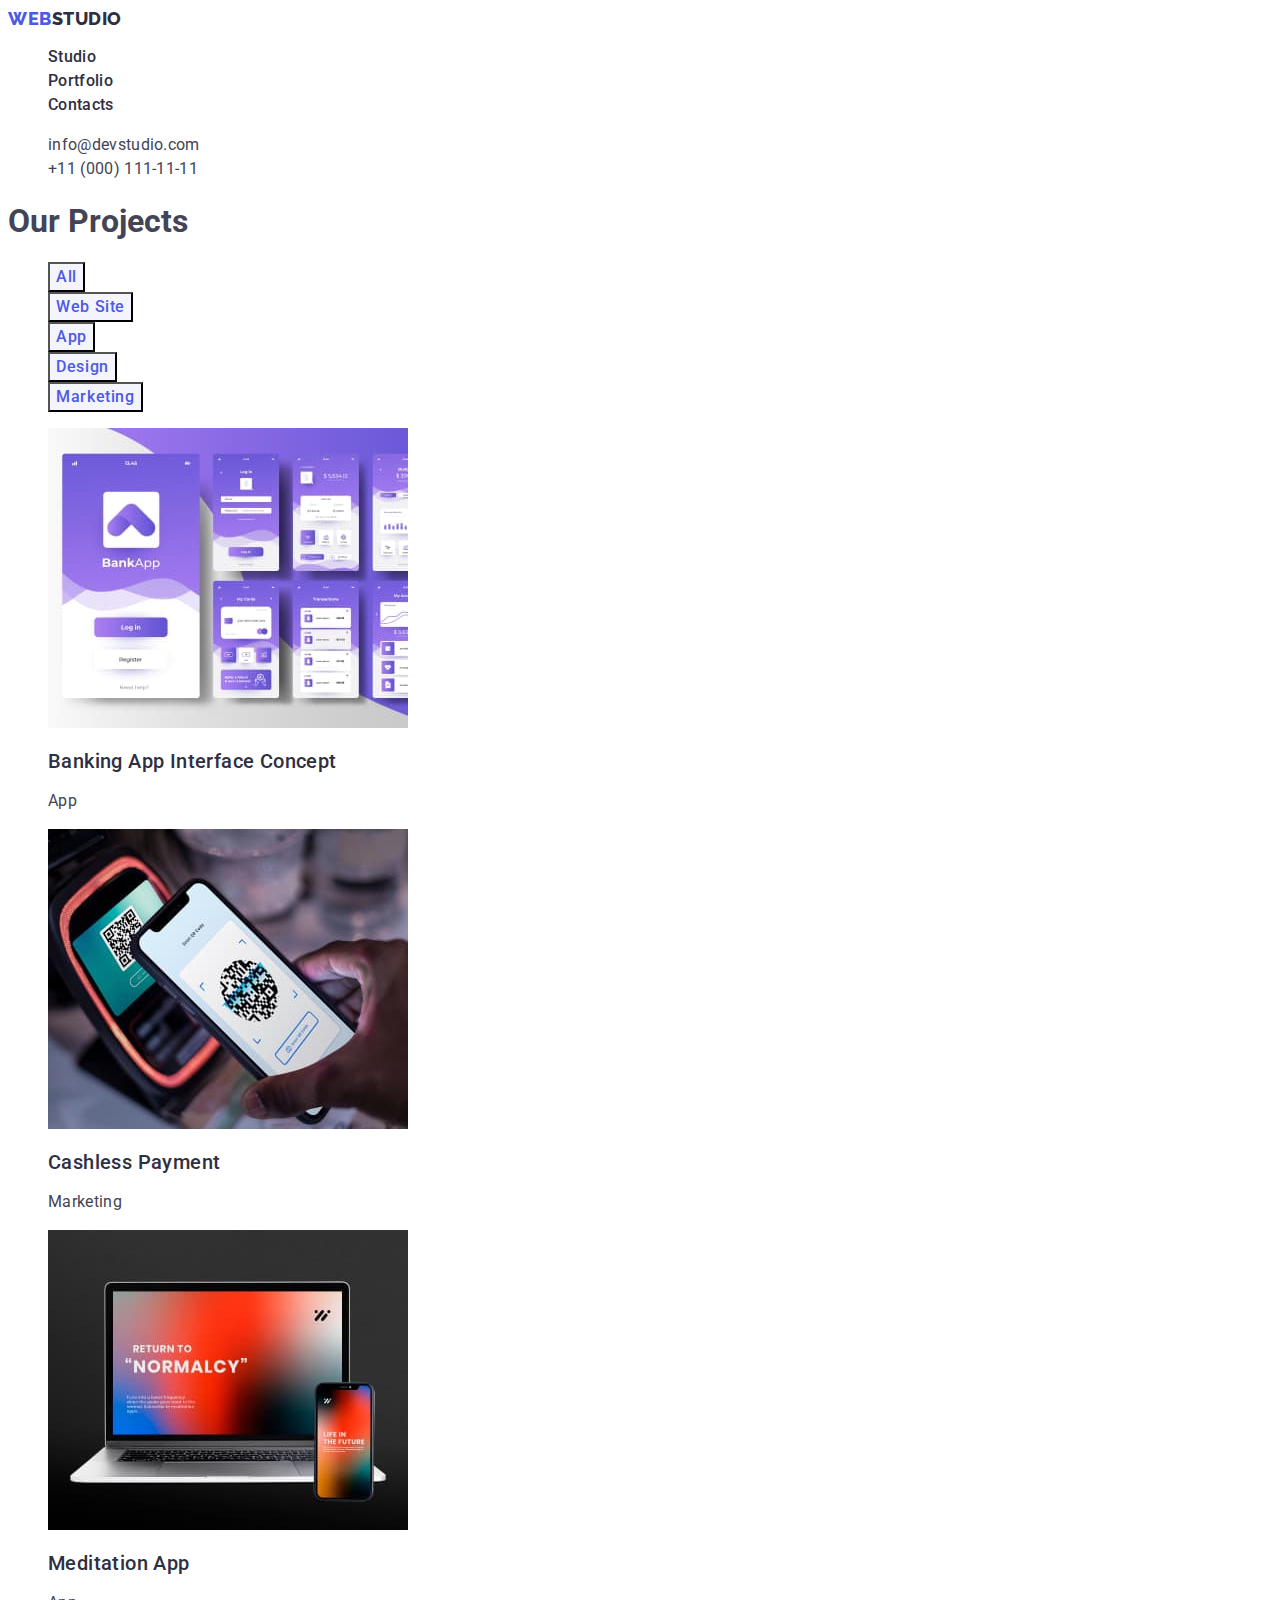
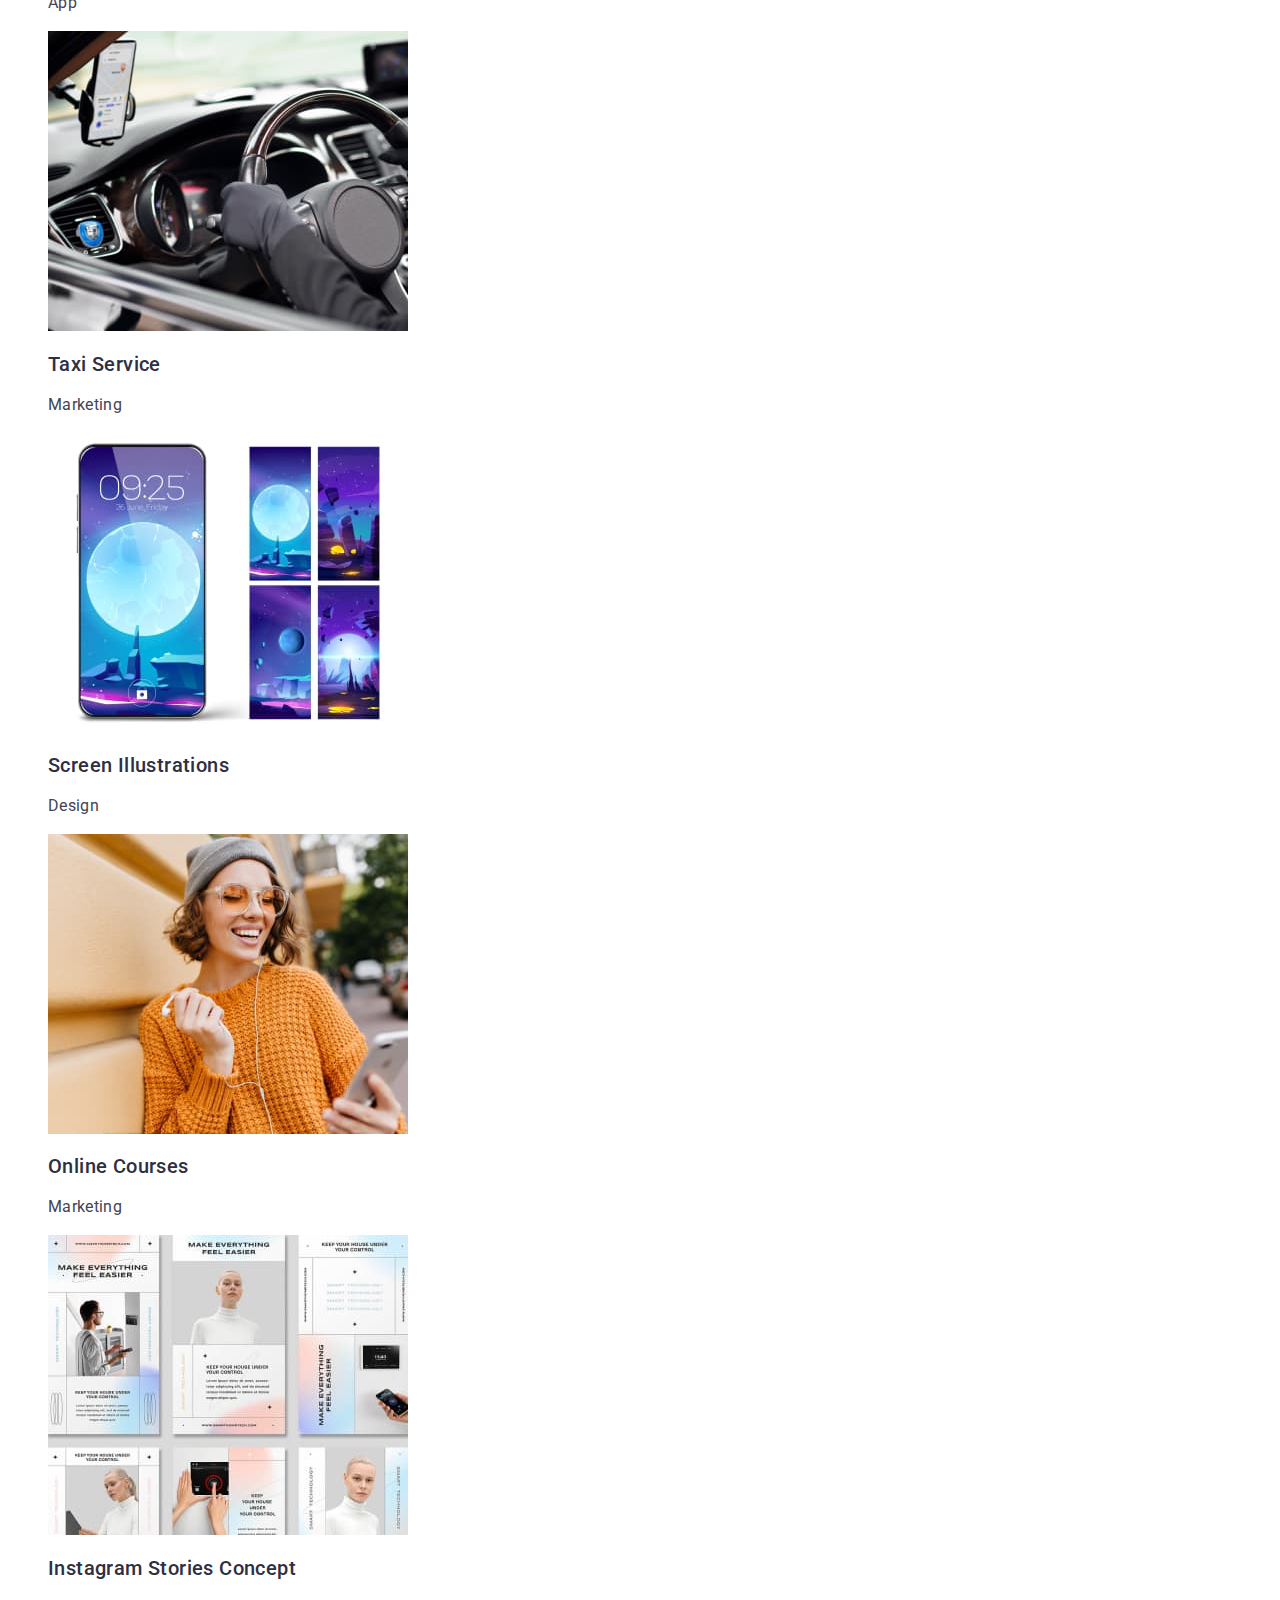
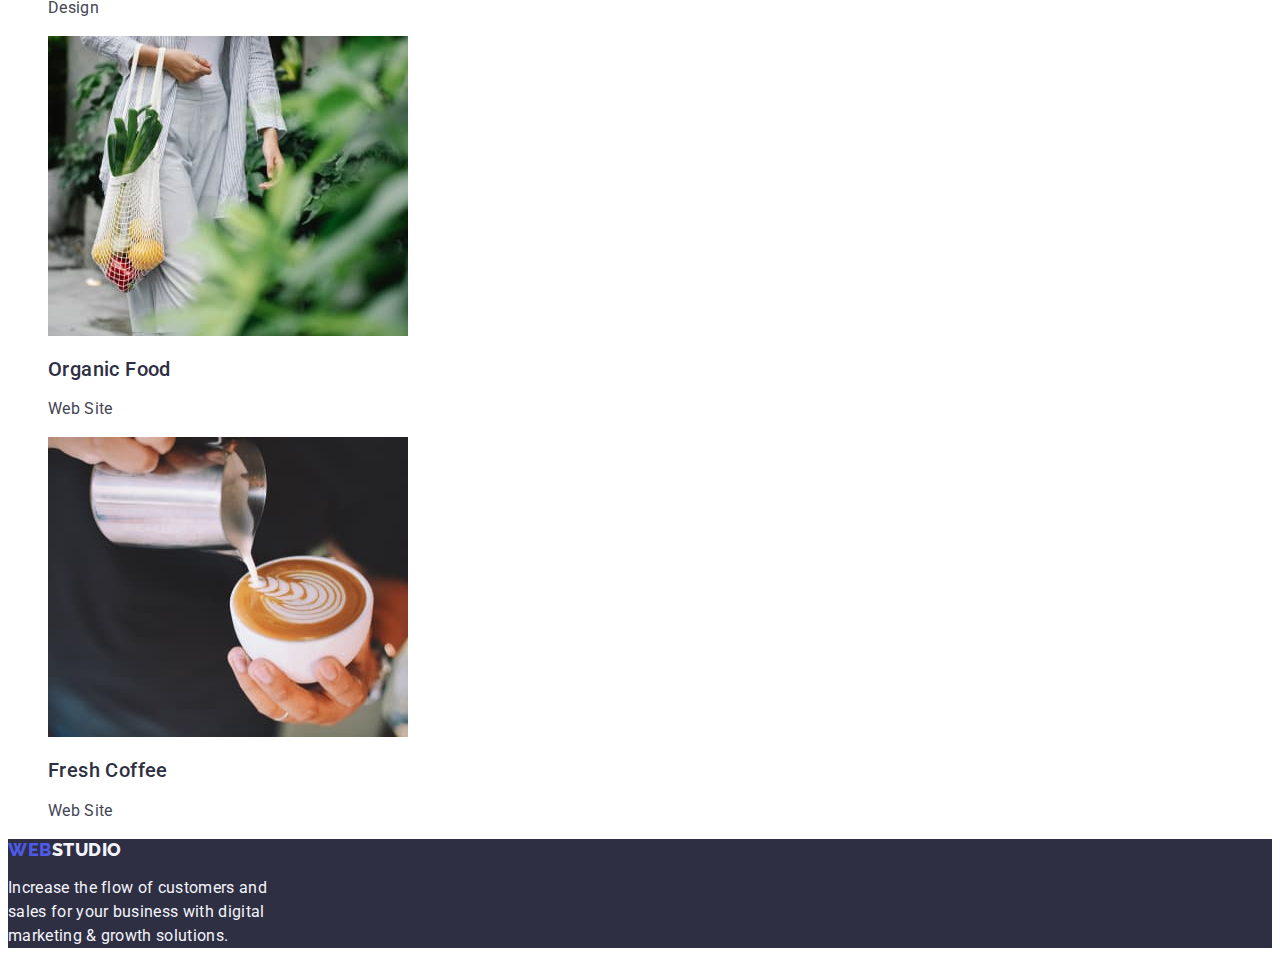
==== portfolio.html @ 67e63bd5 "Initial commit" ====
<!DOCTYPE html>
<html lang="en">
  <head>
    <meta charset="UTF-8" />
    <meta http-equiv="X-UA-Compatible" content="IE=edge" />
    <meta name="viewport" content="width=device-width, initial-scale=1.0" />
    <link rel="preconnect" href="https://fonts.googleapis.com" />
    <link rel="preconnect" href="https://fonts.gstatic.com" crossorigin />
    <link
      href="https://fonts.googleapis.com/css2?family=Raleway:wght@800&family=Roboto:wght@400;500;700;900&display=swap"
      rel="stylesheet"
    />
    <link rel="stylesheet" href="./css/styles.css" />
    <title>Portfolio</title>
  </head>
  <body>
    <!-- header -->
    <header>
      <nav>
        <!-- logo -->
        <a class="logo-main link" href="./index.html"
          >Web<span class="logo-part-one">Studio</span></a
        >
        <!-- menu -->
        <!-- использовать ли тут меню, или лучше юл? по семантике вроде как лучше меню? -->
        <ul class="list">
          <li class="menu-list">
            <a class="menu-list-properties link" href="./index.html">Studio</a>
          </li>
          <li class="menu-list">
            <a class="menu-list-properties link" href="./portfolio.html"
              >Portfolio</a
            >
          </li>
          <li class="menu-list">
            <a class="menu-list-properties link" href="">Contacts</a>
          </li>
        </ul>
      </nav>
      <!-- contacts -->
      <address class="contacts-main">
        <ul class="list">
          <li class="contacts-item">
            <a class="contacts-link link" href="mailto:info@devstudio.com"
              >info@devstudio.com</a
            >
          </li>
          <li class="contacts-item">
            <a class="contacts-link link" href="tel:+110001111111"
              >+11 (000) 111-11-11</a
            >
          </li>
        </ul>
      </address>
    </header>
    <main>
      <section>
        <h1>Our Projects</h1>
        <ul class="list">
          <li><button class="portfolio-button" type="button">All</button></li>
          <li>
            <button class="portfolio-button" type="button">Web Site</button>
          </li>
          <li><button class="portfolio-button" type="button">App</button></li>
          <li>
            <button class="portfolio-button" type="button">Design</button>
          </li>
          <li>
            <button class="portfolio-button" type="button">Marketing</button>
          </li>
        </ul>

        <ul class="list">
          <li>
            <a class="link" href=""
              ><img
                src="./images/bankingappinterfaceconcept.jpg"
                alt="Banking App Interface Concept"
                width="360"
                height="300"
              />
              <h2 class="h-two-portfolio">Banking App Interface Concept</h2>
              <p class="goal-p">App</p></a
            >
          </li>
          <li>
            <a class="link" href=""
              ><img
                src="./images/cashlesspayment.jpg"
                alt="Cashless Payment"
                width="360"
                height="300"
              />
              <h2 class="h-two-portfolio">Cashless Payment</h2>
              <p class="goal-p">Marketing</p>
            </a>
          </li>
          <li>
            <a class="link" href=""
              ><img
                src="./images/meditationapp.jpg"
                alt="Meditation App"
                width="360"
                height="300"
              />
              <h2 class="h-two-portfolio">Meditation App</h2>
              <p class="goal-p">App</p>
            </a>
          </li>
          <li>
            <a class="link" href=""
              ><img
                src="./images/taxiservice.jpg"
                alt="Taxi Service"
                width="360"
                height="300"
              />
              <h2 class="h-two-portfolio">Taxi Service</h2>
              <p class="goal-p">Marketing</p>
            </a>
          </li>
          <li>
            <a class="link" href=""
              ><img
                src="./images/screenillustrations.jpg"
                alt="Screen Illustrations"
                width="360"
                height="300"
              />
              <h2 class="h-two-portfolio">Screen Illustrations</h2>
              <p class="goal-p">Design</p>
            </a>
          </li>
          <li>
            <a class="link" href=""
              ><img
                src="./images/onlinecourses.jpg"
                alt="Online Courses"
                width="360"
                height="300"
              />
              <h2 class="h-two-portfolio">Online Courses</h2>
              <p class="goal-p">Marketing</p></a
            >
          </li>
          <li>
            <a class="link" href=""
              ><img
                src="./images/instagramstoriesconcept.jpg"
                alt="Instagram Stories Concept"
                width="360"
                height="300"
              />
              <h2 class="h-two-portfolio">Instagram Stories Concept</h2>
              <p class="goal-p">Design</p></a
            >
          </li>
          <li>
            <a class="link" href="">
              <img
                src="./images/organicfood.jpg"
                alt="Organic Food"
                width="360"
                height="300"
              />
              <h2 class="h-two-portfolio">Organic Food</h2>
              <p class="goal-p">Web Site</p></a
            >
          </li>
          <li>
            <a class="link" href="">
              <img
                src="./images/freshcoffee.jpg"
                alt="Fresh Coffee"
                width="360"
                height="300"
              />
              <h2 class="h-two-portfolio">Fresh Coffee</h2>
              <p class="goal-p">Web Site</p></a
            >
          </li>
        </ul>
      </section>
    </main>
    <footer class="footer-main">
      <a class="logo-main link" href="./index.html"
        >Web<span class="logo-part-one">Studio</span></a
      >

      <p class="footer-text">
        Increase the flow of customers and <br />
        sales for your business with digital <br />
        marketing & growth solutions.
      </p>
    </footer>
  </body>
</html>
---- css/styles.css ----
:root {
  --primary-band-color: #4d5ae5;
  --pressed-state-color: #404bbf;
  --dark-color: #2e2f42;
  --succes-color: #31d0aa;
  --text-color: #434455;
  --subtle-text-color: #8e8f99;
  --accent-color: #e7e9fc;
  --light-color: #f4f4fd;
  --modal-overlay-color: #2e2f4266;
  --hero-background-color: #2e2f42b2;
  --white-background-color: #ffffff;
  --modal-background-color: #fcfcfc;
  --primary-font: "Roboto", sans-serif;
}

body {
  font-family: var(--primary-font);
  color: var(--text-color);
  background-color: var(--white-background-color);
}

.footer-main {
  background-color: var(--dark-color);
}

.footer-text {
  font-size: 16px;
  color: var(--light-color);
  letter-spacing: 0.02em;
  line-height: 1.5;
}

header {
  background-color: var(--white-background-color);
}

.list {
  list-style: none;
}

.link {
  text-decoration: none;
}

.h-one {
  color: var(--white-background-color);
  font-size: 56px;
  line-height: 1.07;
  letter-spacing: 0.02em;
}

.h-two {
  color: var(--dark-color);
  font-size: 36px;
  line-height: 1.11;
  text-transform: capitalize;
  letter-spacing: 0.02em;
  text-align: center;
}

.goal-p {
  color: var(--text-color);
  font-size: 16px;
  line-height: 1.5;
  letter-spacing: 0.02em;
}

.h-three {
  color: var(--dark-color);
  font-size: 20px;
  font-weight: 500;
  line-height: 1.2;
  letter-spacing: 0.02em;
}

.h-two-portfolio {
  color: var(--dark-color);
  font-size: 20px;
  font-weight: 500;
  line-height: 1.2;
  letter-spacing: 0.02em;
}

.welcome-page {
  background-color: var(--dark-color);
  color: var(--white-background-color);
  text-align: center;
}

.main-button {
  font-family: "Roboto", sans-serif;
  font-weight: 500;
  background-color: var(--primary-band-color);
  color: var(--white-background-color);
  font-size: 16px;
  cursor: pointer;
  line-height: 1.5;
  letter-spacing: 0.04em;
}

.main-button:hover,
.main-button:focus {
  background-color: var(--pressed-state-color);
}

.portfolio-button {
  font-family: "Roboto", sans-serif;
  font-weight: 500;
  background-color: var(--light-color);
  color: var(--primary-band-color);
  font-size: 16px;
  cursor: pointer;
  line-height: 1.5;
  letter-spacing: 0.04em;
}

.portfolio-button:hover,
.portfolio-button:focus {
  background-color: var(--pressed-state-color);
  color: var(--white-background-color);
}

.logo-main {
  color: var(--primary-band-color);
  font-family: "Raleway", sans-serif;
  font-size: 18px;
  font-weight: 800;
  text-transform: uppercase;
  line-height: 1.17;
  letter-spacing: 0.03em;
}

header .logo-part-one {
  color: var(--dark-color);
}

footer .logo-part-one {
  color: var(--light-color);
}

.contacts-link {
  color: inherit;
  font-size: 16px;
  line-height: 1.5;
  letter-spacing: 0.02em;
}

.contacts-link:hover,
.contacts-link:focus {
  color: var(--pressed-state-color);
}

.menu-list-properties {
  color: var(--dark-color);
  font-size: 16px;
  font-weight: 500;
  line-height: 1.5;
  letter-spacing: 0.02em;
}

.menu-list-properties:hover,
.menu-list-properties:focus {
  color: var(--pressed-state-color);
}

.section-employee {
  background-color: var(--light-color);
}

.employee-card {
  background-color: var(--white-background-color);
}

.contacts-main {
  font-style: normal;
}
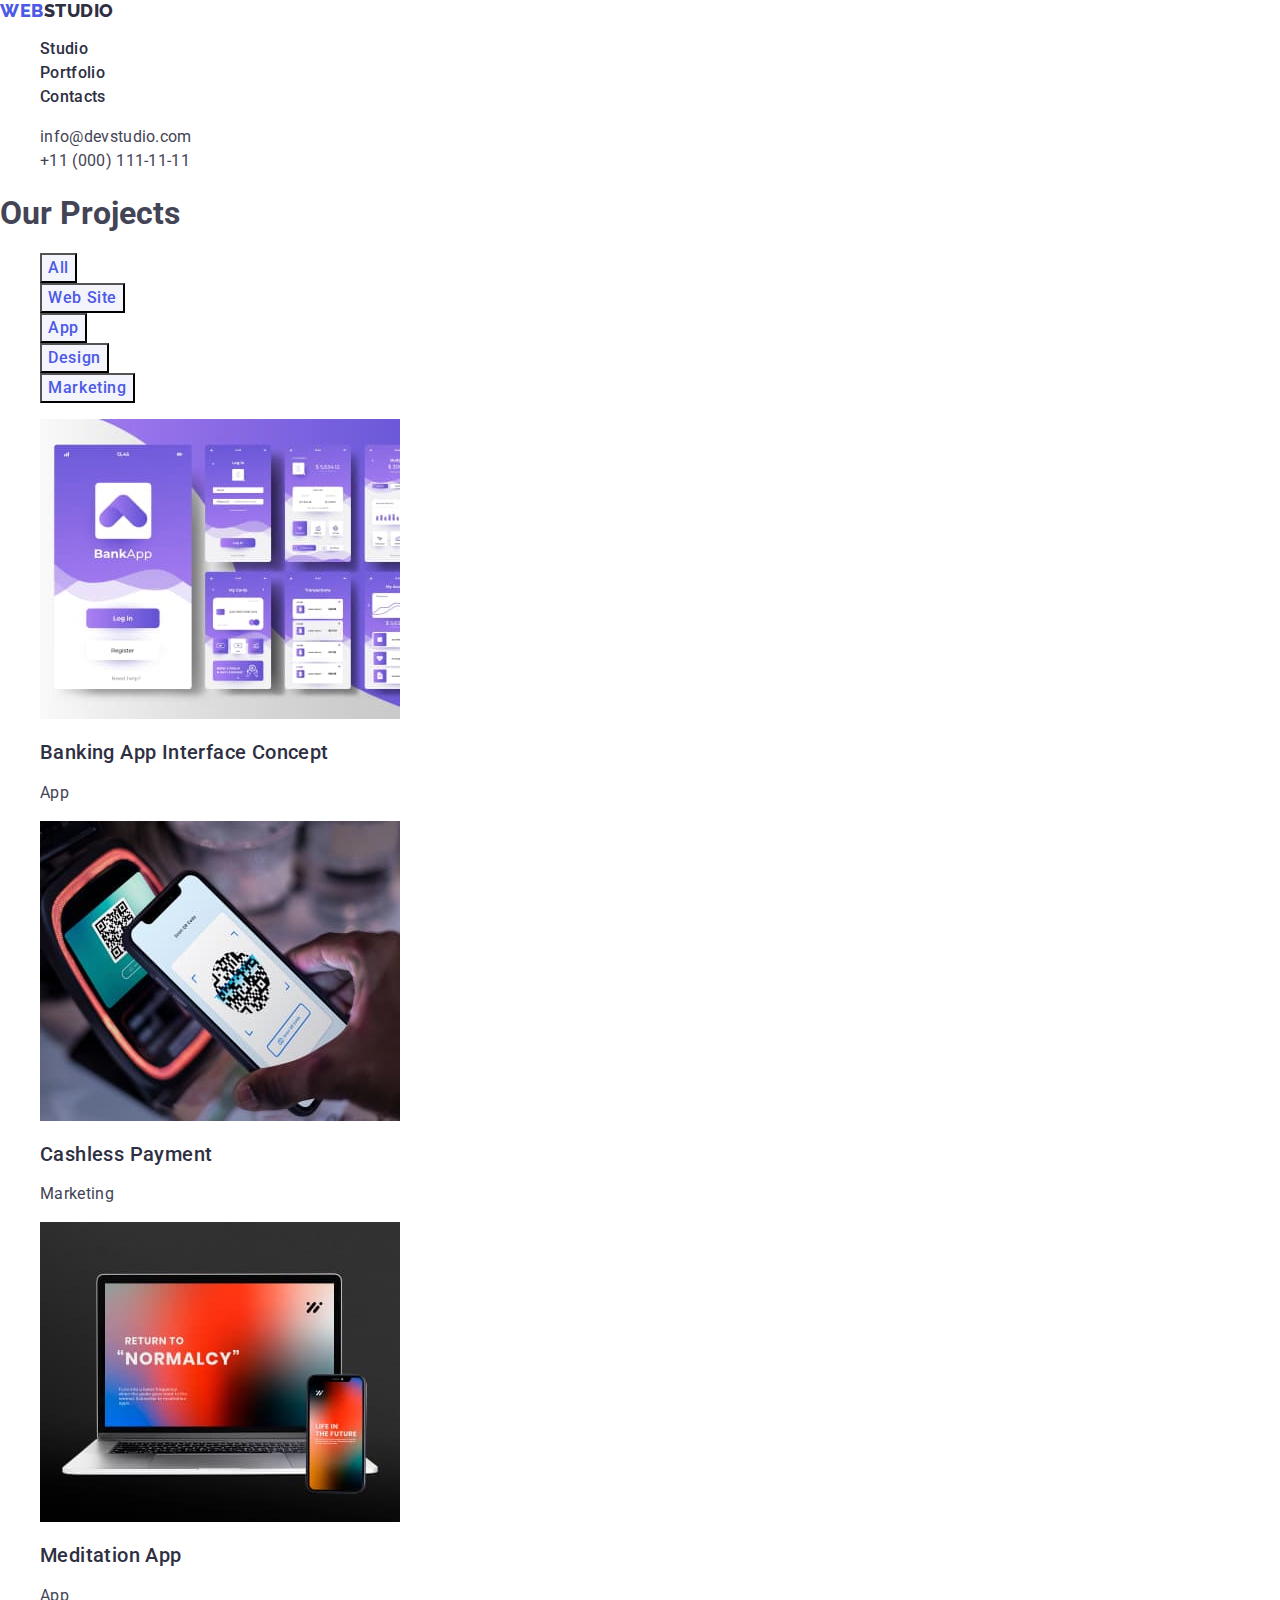
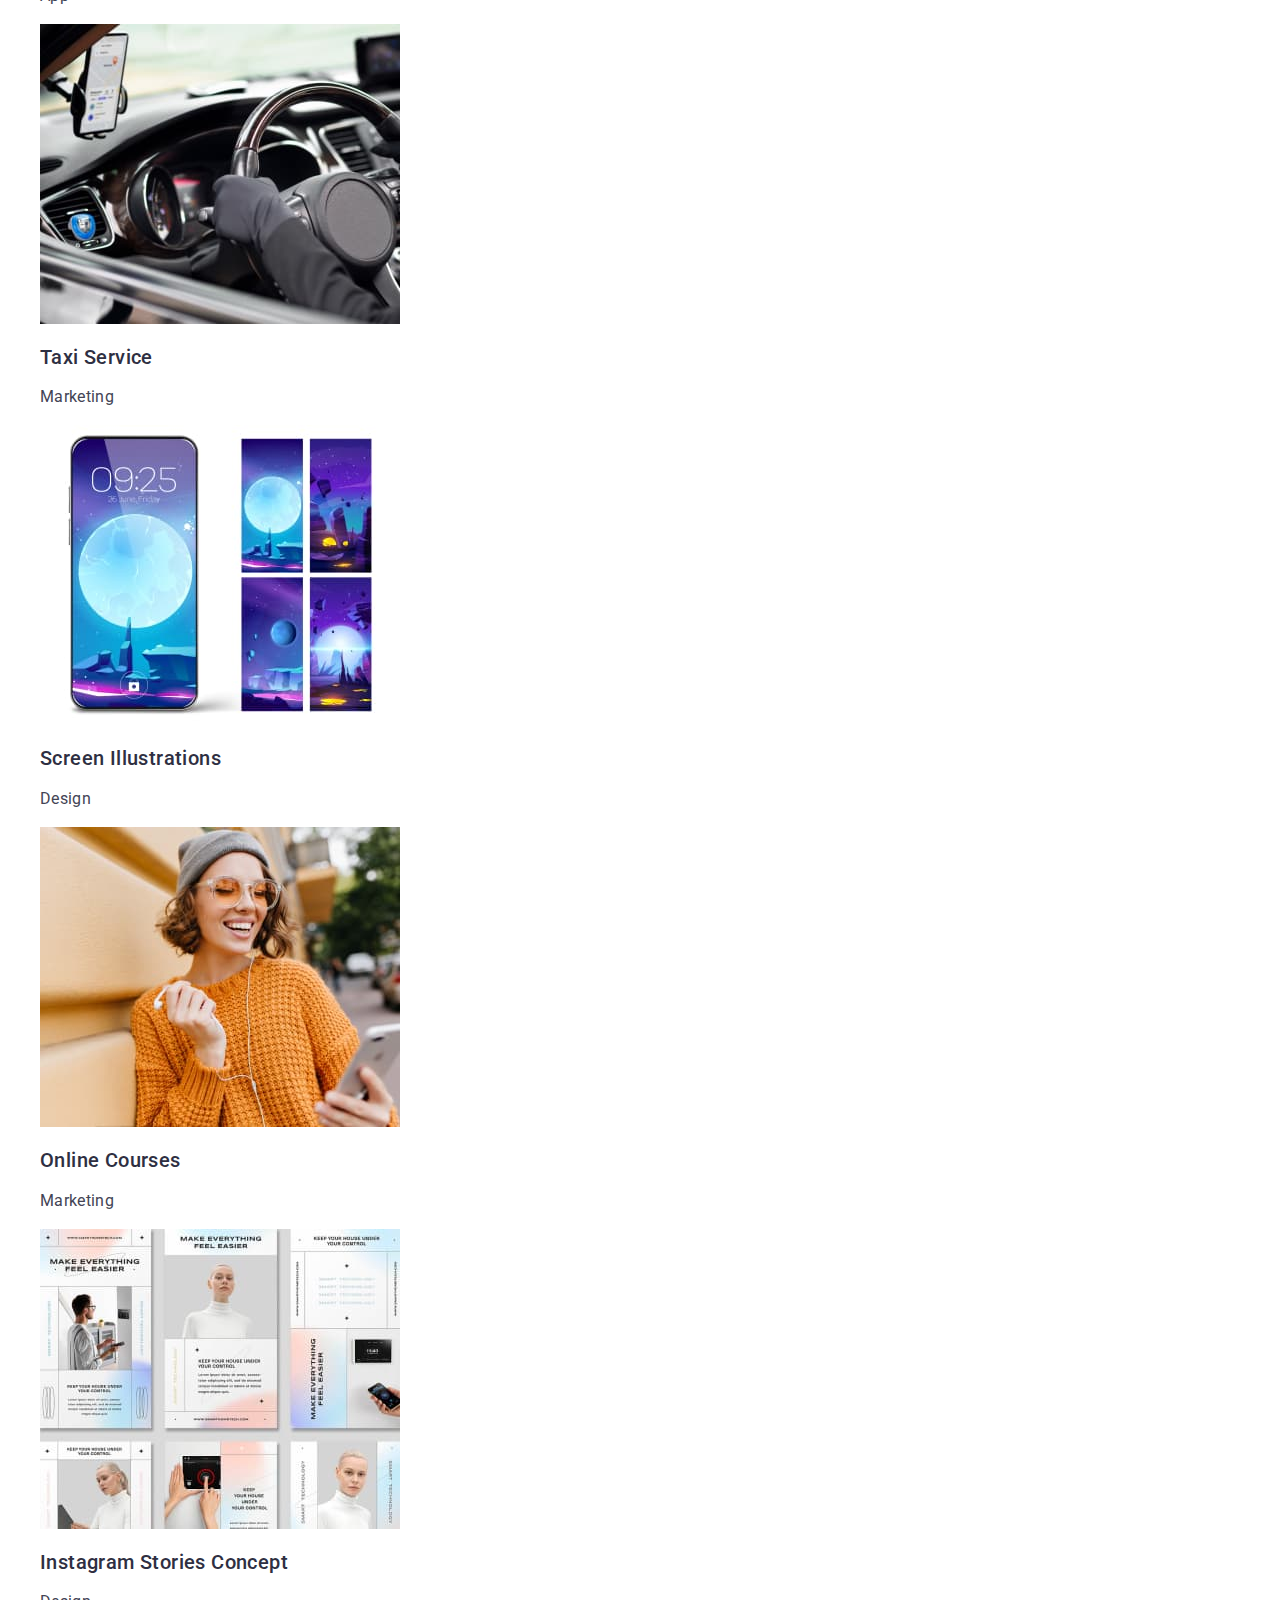
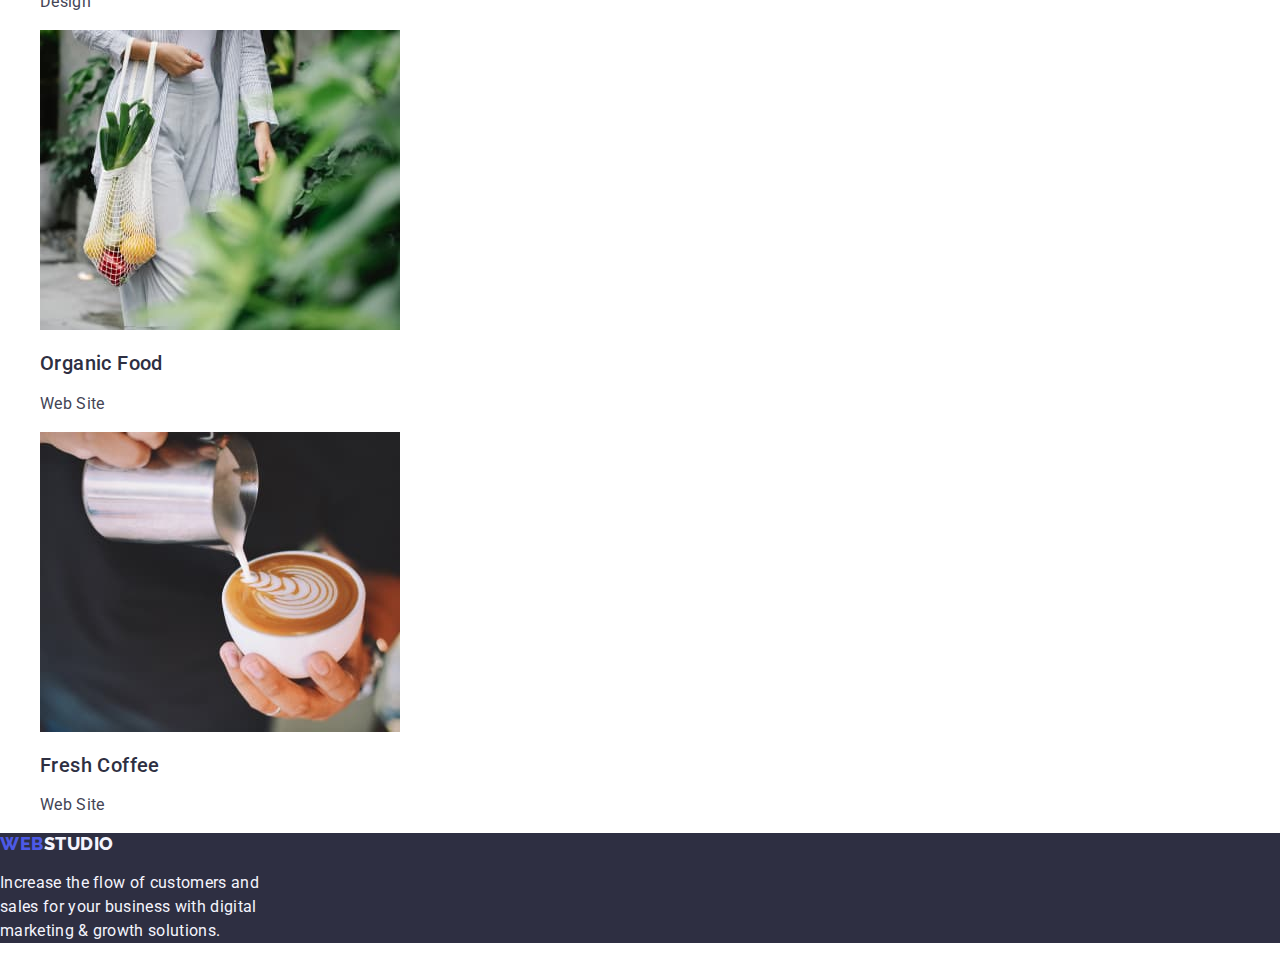
==== commit 6282c04e: "add css" ====
--- a/portfolio.html
+++ b/portfolio.html
@@ -10,6 +10,7 @@
       href="https://fonts.googleapis.com/css2?family=Raleway:wght@800&family=Roboto:wght@400;500;700;900&display=swap"
       rel="stylesheet"
     />
+    <link rel="stylesheet" href="./css/modern-normalize.css" />
     <link rel="stylesheet" href="./css/styles.css" />
     <title>Portfolio</title>
   </head>
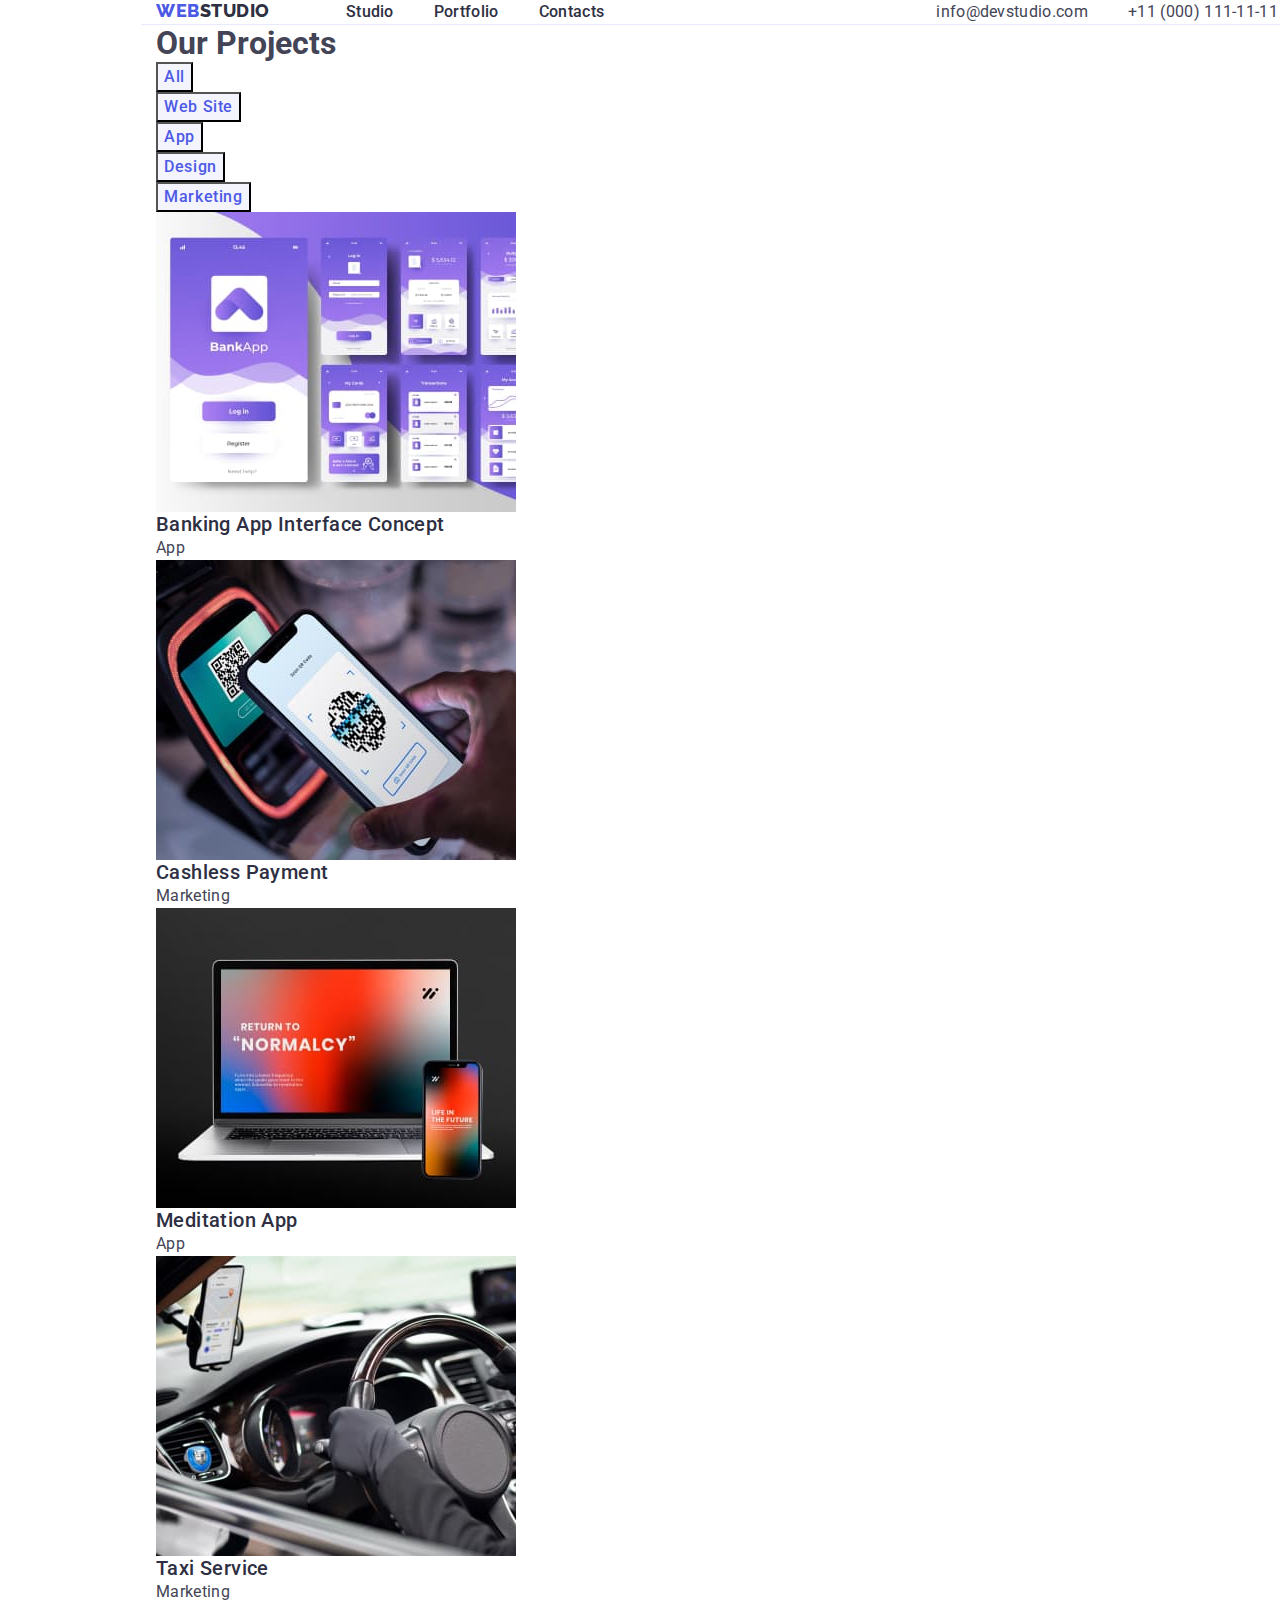
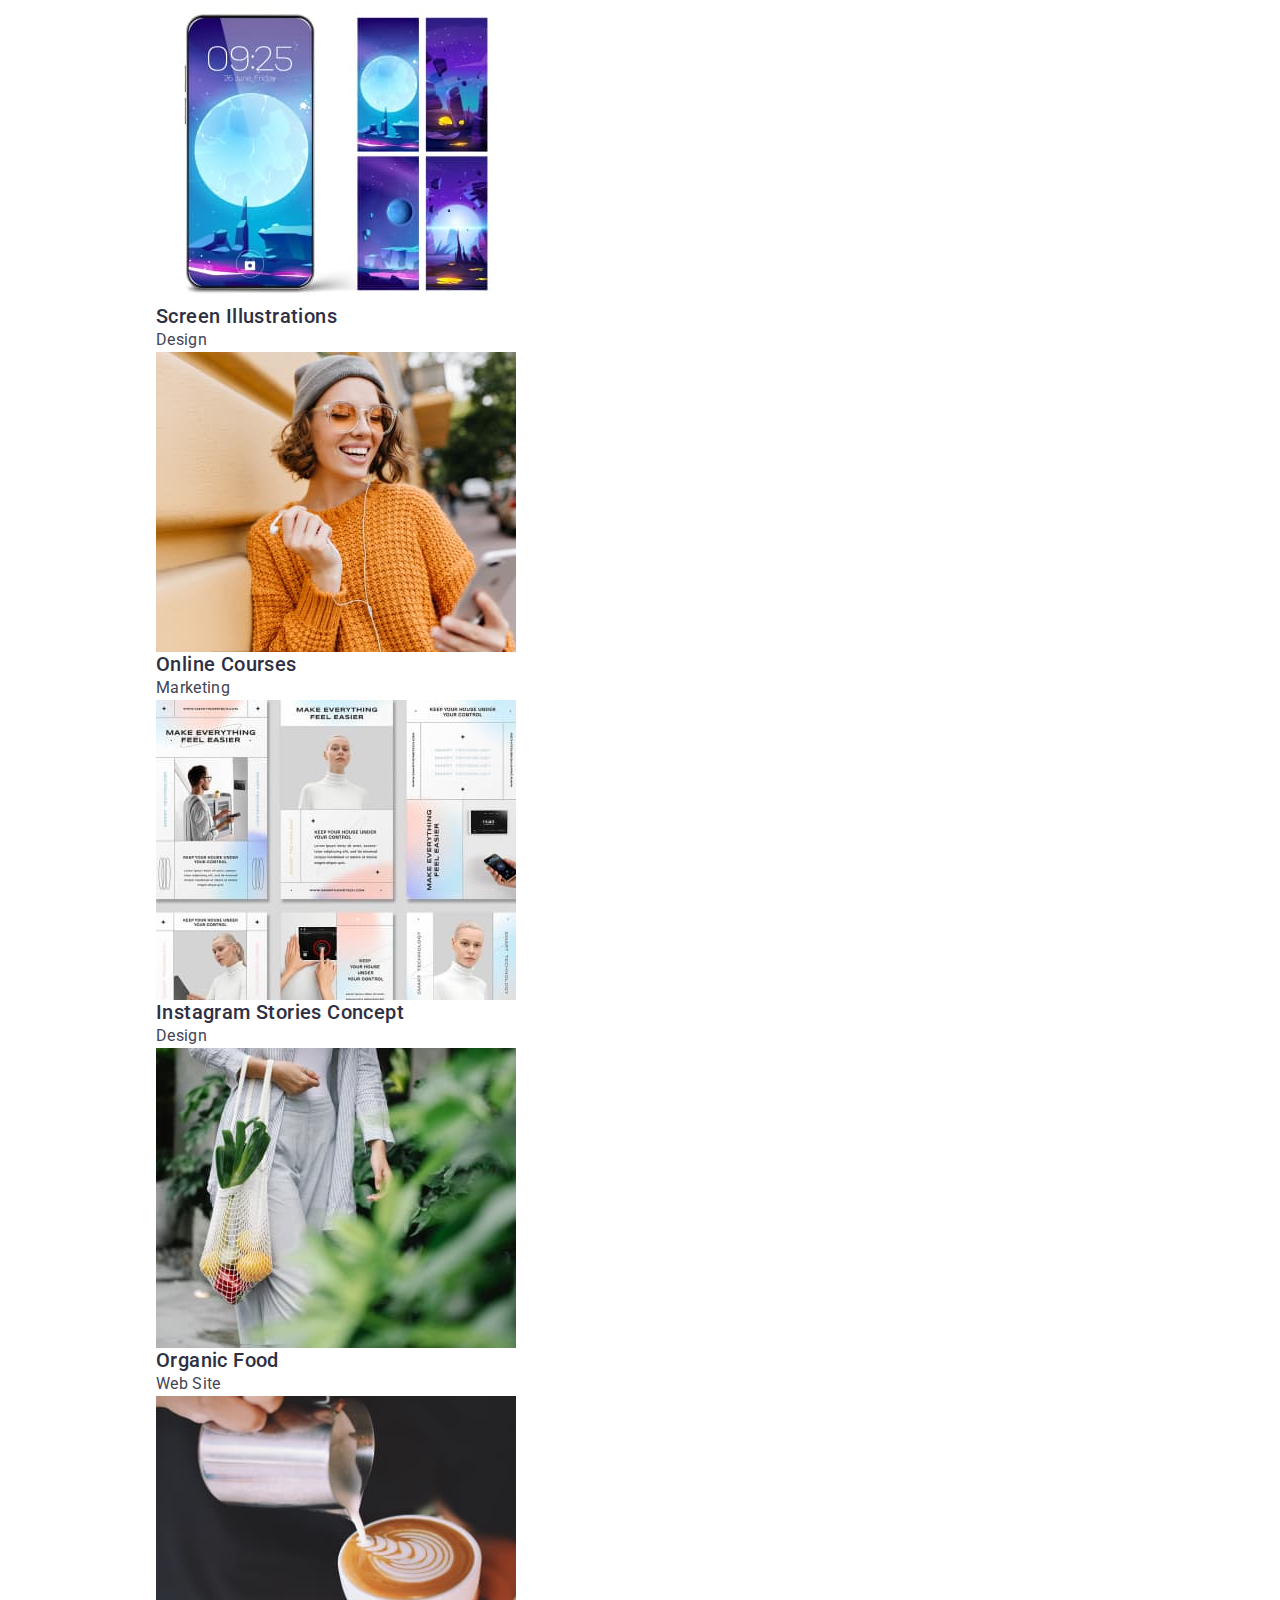
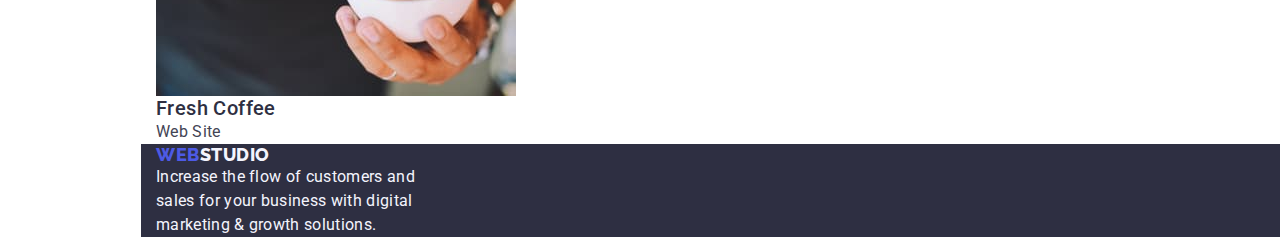
==== commit 96dce877: "test scss" ====
--- a/portfolio.html
+++ b/portfolio.html
@@ -15,184 +15,193 @@
     <title>Portfolio</title>
   </head>
   <body>
-    <!-- header -->
-    <header>
-      <nav>
-        <!-- logo -->
-        <a class="logo-main link" href="./index.html"
-          >Web<span class="logo-part-one">Studio</span></a
+    <div class="container">
+      <!-- header -->
+      <header>
+        <div class="header-div">
+          <nav class="header-nav">
+            <!-- logo -->
+
+            <a class="header-logo-main link" href="./index.html"
+              >Web<span class="header-logo-part">Studio</span></a
+            >
+            <!-- menu -->
+            <!-- использовать ли тут меню, или лучше юл? по семантике вроде как лучше меню? -->
+            <ul class="list header-list">
+              <li class="header-menu-list">
+                <a class="header-menu-list-properties link" href="./index.html"
+                  >Studio</a
+                >
+              </li>
+              <li class="header-menu-list">
+                <a
+                  class="header-menu-list-properties link"
+                  href="./portfolio.html"
+                  >Portfolio</a
+                >
+              </li>
+              <li class="header-menu-list">
+                <a class="header-menu-list-properties link" href="">Contacts</a>
+              </li>
+            </ul>
+          </nav>
+          <!-- contacts -->
+          <address class="header-contacts">
+            <ul class="list header-contacts-list">
+              <li class="contacts-item">
+                <a class="contacts-link link" href="mailto:info@devstudio.com"
+                  >info@devstudio.com</a
+                >
+              </li>
+              <li class="contacts-item">
+                <a class="contacts-link link" href="tel:+110001111111"
+                  >+11 (000) 111-11-11</a
+                >
+              </li>
+            </ul>
+          </address>
+        </div>
+      </header>
+      <main>
+        <section>
+          <h1>Our Projects</h1>
+          <ul class="list">
+            <li><button class="portfolio-button" type="button">All</button></li>
+            <li>
+              <button class="portfolio-button" type="button">Web Site</button>
+            </li>
+            <li><button class="portfolio-button" type="button">App</button></li>
+            <li>
+              <button class="portfolio-button" type="button">Design</button>
+            </li>
+            <li>
+              <button class="portfolio-button" type="button">Marketing</button>
+            </li>
+          </ul>
+
+          <ul class="list">
+            <li>
+              <a class="link" href=""
+                ><img
+                  src="./images/bankingappinterfaceconcept.jpg"
+                  alt="Banking App Interface Concept"
+                  width="360"
+                  height="300"
+                />
+                <h2 class="h-two-portfolio">Banking App Interface Concept</h2>
+                <p class="goal-p">App</p></a
+              >
+            </li>
+            <li>
+              <a class="link" href=""
+                ><img
+                  src="./images/cashlesspayment.jpg"
+                  alt="Cashless Payment"
+                  width="360"
+                  height="300"
+                />
+                <h2 class="h-two-portfolio">Cashless Payment</h2>
+                <p class="goal-p">Marketing</p>
+              </a>
+            </li>
+            <li>
+              <a class="link" href=""
+                ><img
+                  src="./images/meditationapp.jpg"
+                  alt="Meditation App"
+                  width="360"
+                  height="300"
+                />
+                <h2 class="h-two-portfolio">Meditation App</h2>
+                <p class="goal-p">App</p>
+              </a>
+            </li>
+            <li>
+              <a class="link" href=""
+                ><img
+                  src="./images/taxiservice.jpg"
+                  alt="Taxi Service"
+                  width="360"
+                  height="300"
+                />
+                <h2 class="h-two-portfolio">Taxi Service</h2>
+                <p class="goal-p">Marketing</p>
+              </a>
+            </li>
+            <li>
+              <a class="link" href=""
+                ><img
+                  src="./images/screenillustrations.jpg"
+                  alt="Screen Illustrations"
+                  width="360"
+                  height="300"
+                />
+                <h2 class="h-two-portfolio">Screen Illustrations</h2>
+                <p class="goal-p">Design</p>
+              </a>
+            </li>
+            <li>
+              <a class="link" href=""
+                ><img
+                  src="./images/onlinecourses.jpg"
+                  alt="Online Courses"
+                  width="360"
+                  height="300"
+                />
+                <h2 class="h-two-portfolio">Online Courses</h2>
+                <p class="goal-p">Marketing</p></a
+              >
+            </li>
+            <li>
+              <a class="link" href=""
+                ><img
+                  src="./images/instagramstoriesconcept.jpg"
+                  alt="Instagram Stories Concept"
+                  width="360"
+                  height="300"
+                />
+                <h2 class="h-two-portfolio">Instagram Stories Concept</h2>
+                <p class="goal-p">Design</p></a
+              >
+            </li>
+            <li>
+              <a class="link" href="">
+                <img
+                  src="./images/organicfood.jpg"
+                  alt="Organic Food"
+                  width="360"
+                  height="300"
+                />
+                <h2 class="h-two-portfolio">Organic Food</h2>
+                <p class="goal-p">Web Site</p></a
+              >
+            </li>
+            <li>
+              <a class="link" href="">
+                <img
+                  src="./images/freshcoffee.jpg"
+                  alt="Fresh Coffee"
+                  width="360"
+                  height="300"
+                />
+                <h2 class="h-two-portfolio">Fresh Coffee</h2>
+                <p class="goal-p">Web Site</p></a
+              >
+            </li>
+          </ul>
+        </section>
+      </main>
+      <footer class="footer-main">
+        <a class="footer-logo-main link" href="./index.html"
+          >Web<span class="footer-logo-part">Studio</span></a
         >
-        <!-- menu -->
-        <!-- использовать ли тут меню, или лучше юл? по семантике вроде как лучше меню? -->
-        <ul class="list">
-          <li class="menu-list">
-            <a class="menu-list-properties link" href="./index.html">Studio</a>
-          </li>
-          <li class="menu-list">
-            <a class="menu-list-properties link" href="./portfolio.html"
-              >Portfolio</a
-            >
-          </li>
-          <li class="menu-list">
-            <a class="menu-list-properties link" href="">Contacts</a>
-          </li>
-        </ul>
-      </nav>
-      <!-- contacts -->
-      <address class="contacts-main">
-        <ul class="list">
-          <li class="contacts-item">
-            <a class="contacts-link link" href="mailto:info@devstudio.com"
-              >info@devstudio.com</a
-            >
-          </li>
-          <li class="contacts-item">
-            <a class="contacts-link link" href="tel:+110001111111"
-              >+11 (000) 111-11-11</a
-            >
-          </li>
-        </ul>
-      </address>
-    </header>
-    <main>
-      <section>
-        <h1>Our Projects</h1>
-        <ul class="list">
-          <li><button class="portfolio-button" type="button">All</button></li>
-          <li>
-            <button class="portfolio-button" type="button">Web Site</button>
-          </li>
-          <li><button class="portfolio-button" type="button">App</button></li>
-          <li>
-            <button class="portfolio-button" type="button">Design</button>
-          </li>
-          <li>
-            <button class="portfolio-button" type="button">Marketing</button>
-          </li>
-        </ul>
 
-        <ul class="list">
-          <li>
-            <a class="link" href=""
-              ><img
-                src="./images/bankingappinterfaceconcept.jpg"
-                alt="Banking App Interface Concept"
-                width="360"
-                height="300"
-              />
-              <h2 class="h-two-portfolio">Banking App Interface Concept</h2>
-              <p class="goal-p">App</p></a
-            >
-          </li>
-          <li>
-            <a class="link" href=""
-              ><img
-                src="./images/cashlesspayment.jpg"
-                alt="Cashless Payment"
-                width="360"
-                height="300"
-              />
-              <h2 class="h-two-portfolio">Cashless Payment</h2>
-              <p class="goal-p">Marketing</p>
-            </a>
-          </li>
-          <li>
-            <a class="link" href=""
-              ><img
-                src="./images/meditationapp.jpg"
-                alt="Meditation App"
-                width="360"
-                height="300"
-              />
-              <h2 class="h-two-portfolio">Meditation App</h2>
-              <p class="goal-p">App</p>
-            </a>
-          </li>
-          <li>
-            <a class="link" href=""
-              ><img
-                src="./images/taxiservice.jpg"
-                alt="Taxi Service"
-                width="360"
-                height="300"
-              />
-              <h2 class="h-two-portfolio">Taxi Service</h2>
-              <p class="goal-p">Marketing</p>
-            </a>
-          </li>
-          <li>
-            <a class="link" href=""
-              ><img
-                src="./images/screenillustrations.jpg"
-                alt="Screen Illustrations"
-                width="360"
-                height="300"
-              />
-              <h2 class="h-two-portfolio">Screen Illustrations</h2>
-              <p class="goal-p">Design</p>
-            </a>
-          </li>
-          <li>
-            <a class="link" href=""
-              ><img
-                src="./images/onlinecourses.jpg"
-                alt="Online Courses"
-                width="360"
-                height="300"
-              />
-              <h2 class="h-two-portfolio">Online Courses</h2>
-              <p class="goal-p">Marketing</p></a
-            >
-          </li>
-          <li>
-            <a class="link" href=""
-              ><img
-                src="./images/instagramstoriesconcept.jpg"
-                alt="Instagram Stories Concept"
-                width="360"
-                height="300"
-              />
-              <h2 class="h-two-portfolio">Instagram Stories Concept</h2>
-              <p class="goal-p">Design</p></a
-            >
-          </li>
-          <li>
-            <a class="link" href="">
-              <img
-                src="./images/organicfood.jpg"
-                alt="Organic Food"
-                width="360"
-                height="300"
-              />
-              <h2 class="h-two-portfolio">Organic Food</h2>
-              <p class="goal-p">Web Site</p></a
-            >
-          </li>
-          <li>
-            <a class="link" href="">
-              <img
-                src="./images/freshcoffee.jpg"
-                alt="Fresh Coffee"
-                width="360"
-                height="300"
-              />
-              <h2 class="h-two-portfolio">Fresh Coffee</h2>
-              <p class="goal-p">Web Site</p></a
-            >
-          </li>
-        </ul>
-      </section>
-    </main>
-    <footer class="footer-main">
-      <a class="logo-main link" href="./index.html"
-        >Web<span class="logo-part-one">Studio</span></a
-      >
-
-      <p class="footer-text">
-        Increase the flow of customers and <br />
-        sales for your business with digital <br />
-        marketing & growth solutions.
-      </p>
-    </footer>
+        <p class="footer-text">
+          Increase the flow of customers and <br />
+          sales for your business with digital <br />
+          marketing & growth solutions.
+        </p>
+      </footer>
+    </div>
   </body>
 </html>
--- a/css/styles.css
+++ b/css/styles.css
@@ -1,38 +1,108 @@
-:root {
-  --primary-band-color: #4d5ae5;
-  --pressed-state-color: #404bbf;
-  --dark-color: #2e2f42;
-  --succes-color: #31d0aa;
-  --text-color: #434455;
-  --subtle-text-color: #8e8f99;
-  --accent-color: #e7e9fc;
-  --light-color: #f4f4fd;
-  --modal-overlay-color: #2e2f4266;
-  --hero-background-color: #2e2f42b2;
-  --white-background-color: #ffffff;
-  --modal-background-color: #fcfcfc;
-  --primary-font: "Roboto", sans-serif;
+body {
+  font-family: "Roboto", sans-serif;
+  color: #434455;
+  background-color: #ffffff;
+  width: 1440px;
+  margin: 0 auto;
 }
 
-body {
-  font-family: var(--primary-font);
-  color: var(--text-color);
-  background-color: var(--white-background-color);
+.container {
+  -webkit-box-align: center;
+      -ms-flex-align: center;
+          align-items: center;
+  width: 1158px;
+  margin: 0 auto;
+}
+
+section {
+  padding: 0 15px;
+}
+
+header {
+  background-color: #ffffff;
+  border-bottom: 1px solid #e7e9fc;
+}
+header .header-div {
+  display: -webkit-box;
+  display: -ms-flexbox;
+  display: flex;
+  padding: 0 15px;
+}
+header .header-div .header-nav {
+  display: -webkit-box;
+  display: -ms-flexbox;
+  display: flex;
+}
+header .header-div .header-nav .header-list {
+  display: -webkit-box;
+  display: -ms-flexbox;
+  display: flex;
+  margin-left: 76px;
+  margin-right: 332px;
+  gap: 40px;
+}
+header .header-div .header-nav .header-list .header-menu-list-properties {
+  color: #2e2f42;
+  font-size: 16px;
+  font-weight: 500;
+  line-height: 1.5;
+  letter-spacing: 0.02em;
+}
+header .header-div .header-nav .header-list .header-menu-list-properties:hover, header .header-div .header-nav .header-list .header-menu-list-properties:focus {
+  color: #404bbf;
+}
+header .header-div .header-nav .header-logo-main {
+  color: #4d5ae5;
+  font-family: "Raleway", sans-serif;
+  font-size: 18px;
+  font-weight: 800;
+  text-transform: uppercase;
+  line-height: 1.17;
+  letter-spacing: 0.03em;
+}
+header .header-div .header-nav .header-logo-main .header-logo-part {
+  color: #2e2f42;
+}
+header .header-div .header-contacts {
+  font-style: normal;
+}
+header .header-div .header-contacts .header-contacts-list {
+  display: -webkit-box;
+  display: -ms-flexbox;
+  display: flex;
+  gap: 40px;
+}
+header .header-div .header-contacts .header-contacts-list .contacts-link {
+  color: inherit;
+  font-size: 16px;
+  line-height: 1.5;
+  letter-spacing: 0.02em;
+}
+header .header-div .header-contacts .header-contacts-list .contacts-link:hover, header .header-div .header-contacts .header-contacts-list .contacts-link:focus {
+  color: #404bbf;
 }
 
 .footer-main {
-  background-color: var(--dark-color);
+  background-color: #2e2f42;
+  padding: 0 15px;
 }
-
-.footer-text {
+.footer-main .footer-logo-main {
+  color: #4d5ae5;
+  font-family: "Raleway", sans-serif;
+  font-size: 18px;
+  font-weight: 800;
+  text-transform: uppercase;
+  line-height: 1.17;
+  letter-spacing: 0.03em;
+}
+.footer-main .footer-logo-main .footer-logo-part {
+  color: #f4f4fd;
+}
+.footer-main .footer-text {
   font-size: 16px;
-  color: var(--light-color);
+  color: #f4f4fd;
   letter-spacing: 0.02em;
   line-height: 1.5;
-}
-
-header {
-  background-color: var(--white-background-color);
 }
 
 .list {
@@ -44,14 +114,14 @@
 }
 
 .h-one {
-  color: var(--white-background-color);
+  color: #ffffff;
   font-size: 56px;
   line-height: 1.07;
   letter-spacing: 0.02em;
 }
 
 .h-two {
-  color: var(--dark-color);
+  color: #2e2f42;
   font-size: 36px;
   line-height: 1.11;
   text-transform: capitalize;
@@ -60,14 +130,14 @@
 }
 
 .goal-p {
-  color: var(--text-color);
+  color: #434455;
   font-size: 16px;
   line-height: 1.5;
   letter-spacing: 0.02em;
 }
 
 .h-three {
-  color: var(--dark-color);
+  color: #2e2f42;
   font-size: 20px;
   font-weight: 500;
   line-height: 1.2;
@@ -75,103 +145,44 @@
 }
 
 .h-two-portfolio {
-  color: var(--dark-color);
+  color: #2e2f42;
   font-size: 20px;
   font-weight: 500;
   line-height: 1.2;
   letter-spacing: 0.02em;
 }
 
-.welcome-page {
-  background-color: var(--dark-color);
-  color: var(--white-background-color);
-  text-align: center;
-}
-
 .main-button {
   font-family: "Roboto", sans-serif;
   font-weight: 500;
-  background-color: var(--primary-band-color);
-  color: var(--white-background-color);
+  background-color: #4d5ae5;
+  color: #ffffff;
   font-size: 16px;
   cursor: pointer;
   line-height: 1.5;
   letter-spacing: 0.04em;
 }
-
-.main-button:hover,
-.main-button:focus {
-  background-color: var(--pressed-state-color);
+.main-button:hover, .main-button:focus {
+  background-color: #404bbf;
 }
 
 .portfolio-button {
   font-family: "Roboto", sans-serif;
   font-weight: 500;
-  background-color: var(--light-color);
-  color: var(--primary-band-color);
+  background-color: #f4f4fd;
+  color: #4d5ae5;
   font-size: 16px;
   cursor: pointer;
   line-height: 1.5;
   letter-spacing: 0.04em;
 }
-
-.portfolio-button:hover,
-.portfolio-button:focus {
-  background-color: var(--pressed-state-color);
-  color: var(--white-background-color);
+.portfolio-button:hover, .portfolio-button:focus {
+  background-color: #404bbf;
+  color: #ffffff;
 }
 
-.logo-main {
-  color: var(--primary-band-color);
-  font-family: "Raleway", sans-serif;
-  font-size: 18px;
-  font-weight: 800;
-  text-transform: uppercase;
-  line-height: 1.17;
-  letter-spacing: 0.03em;
-}
-
-header .logo-part-one {
-  color: var(--dark-color);
-}
-
-footer .logo-part-one {
-  color: var(--light-color);
-}
-
-.contacts-link {
-  color: inherit;
-  font-size: 16px;
-  line-height: 1.5;
-  letter-spacing: 0.02em;
-}
-
-.contacts-link:hover,
-.contacts-link:focus {
-  color: var(--pressed-state-color);
-}
-
-.menu-list-properties {
-  color: var(--dark-color);
-  font-size: 16px;
-  font-weight: 500;
-  line-height: 1.5;
-  letter-spacing: 0.02em;
-}
-
-.menu-list-properties:hover,
-.menu-list-properties:focus {
-  color: var(--pressed-state-color);
-}
-
-.section-employee {
-  background-color: var(--light-color);
-}
-
-.employee-card {
-  background-color: var(--white-background-color);
-}
-
-.contacts-main {
-  font-style: normal;
-}
+.welcome-page {
+  background-color: #2e2f42;
+  color: #ffffff;
+  text-align: center;
+}/*# sourceMappingURL=styles.css.map */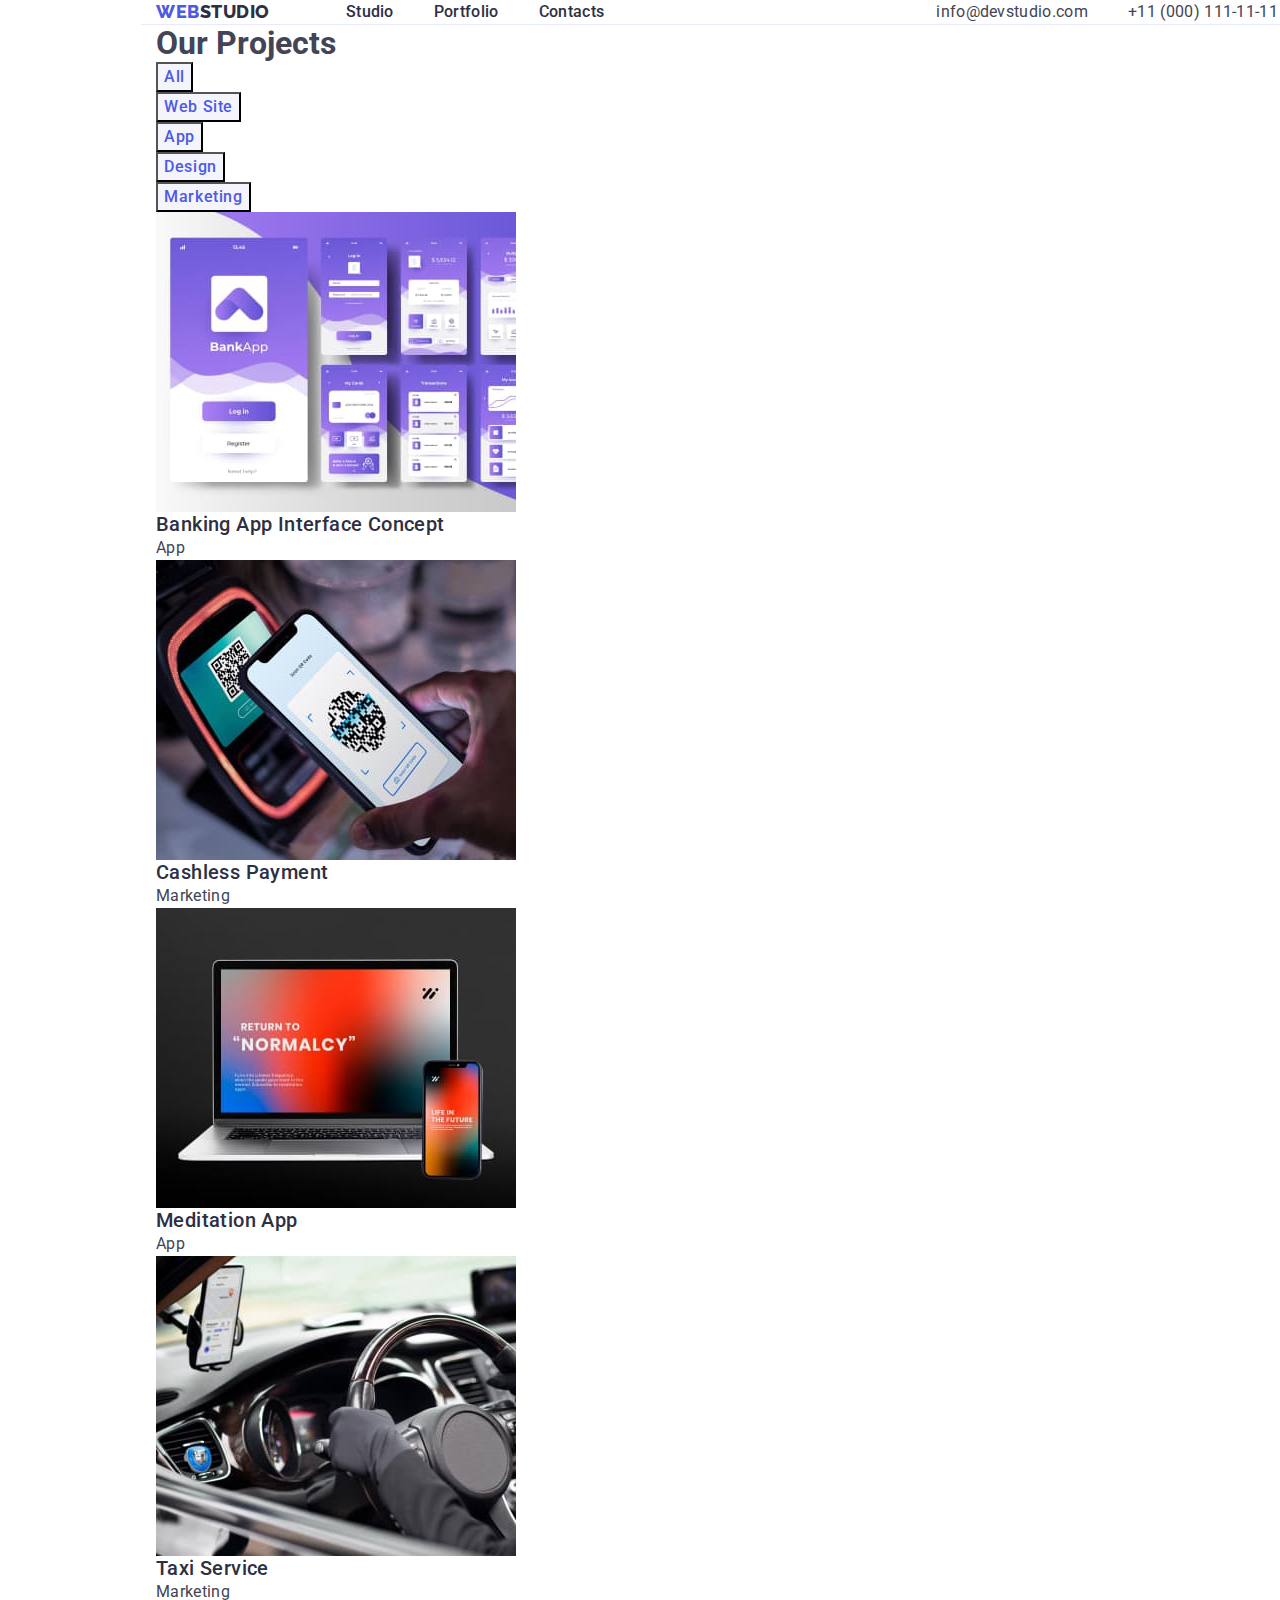
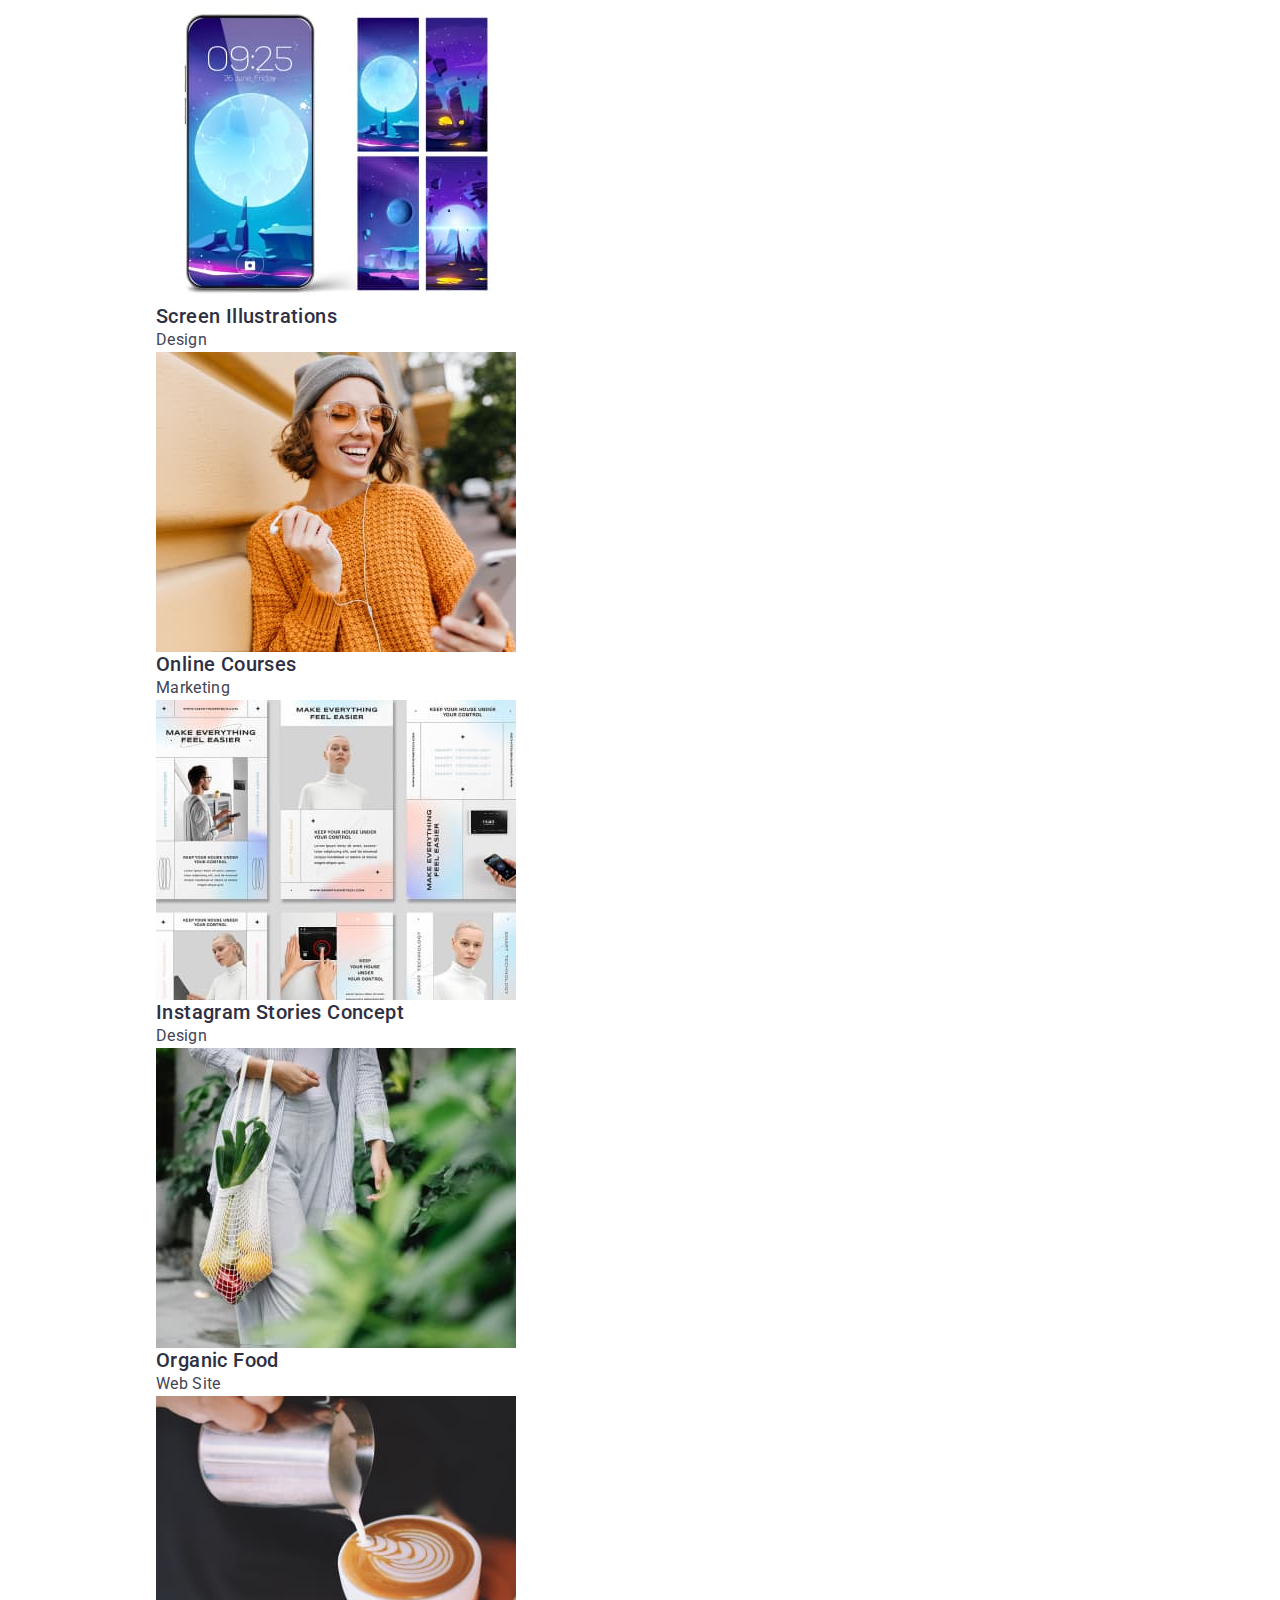
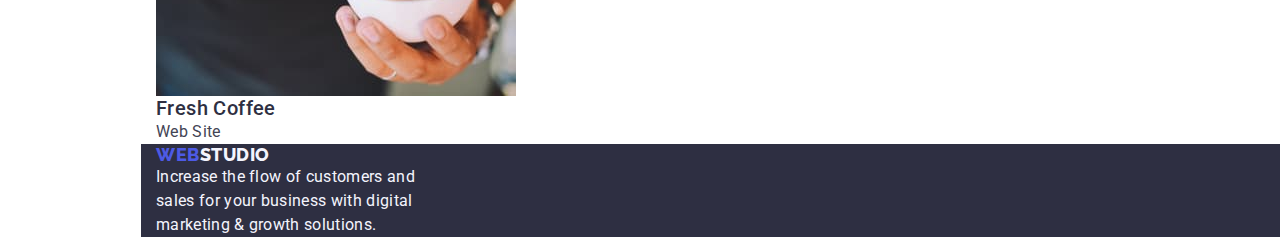
==== commit c8b1a44b: "test" ====
--- a/portfolio.html
+++ b/portfolio.html
@@ -10,14 +10,14 @@
       href="https://fonts.googleapis.com/css2?family=Raleway:wght@800&family=Roboto:wght@400;500;700;900&display=swap"
       rel="stylesheet"
     />
-    <link rel="stylesheet" href="./css/modern-normalize.css" />
+    <link rel="stylesheet" href="./css/modern-normalize.min.css" />
     <link rel="stylesheet" href="./css/styles.css" />
     <title>Portfolio</title>
   </head>
   <body>
     <div class="container">
       <!-- header -->
-      <header>
+      <header class="header-main">
         <div class="header-div">
           <nav class="header-nav">
             <!-- logo -->
--- a/css/styles.css
+++ b/css/styles.css
@@ -32,12 +32,14 @@
   display: -webkit-box;
   display: -ms-flexbox;
   display: flex;
+  -webkit-box-align: center;
+      -ms-flex-align: center;
+          align-items: center;
 }
 header .header-div .header-nav .header-list {
   display: -webkit-box;
   display: -ms-flexbox;
   display: flex;
-  margin-left: 76px;
   margin-right: 332px;
   gap: 40px;
 }
@@ -47,6 +49,7 @@
   font-weight: 500;
   line-height: 1.5;
   letter-spacing: 0.02em;
+  padding: 24px 0;
 }
 header .header-div .header-nav .header-list .header-menu-list-properties:hover, header .header-div .header-nav .header-list .header-menu-list-properties:focus {
   color: #404bbf;
@@ -59,6 +62,7 @@
   text-transform: uppercase;
   line-height: 1.17;
   letter-spacing: 0.03em;
+  margin-right: 76px;
 }
 header .header-div .header-nav .header-logo-main .header-logo-part {
   color: #2e2f42;
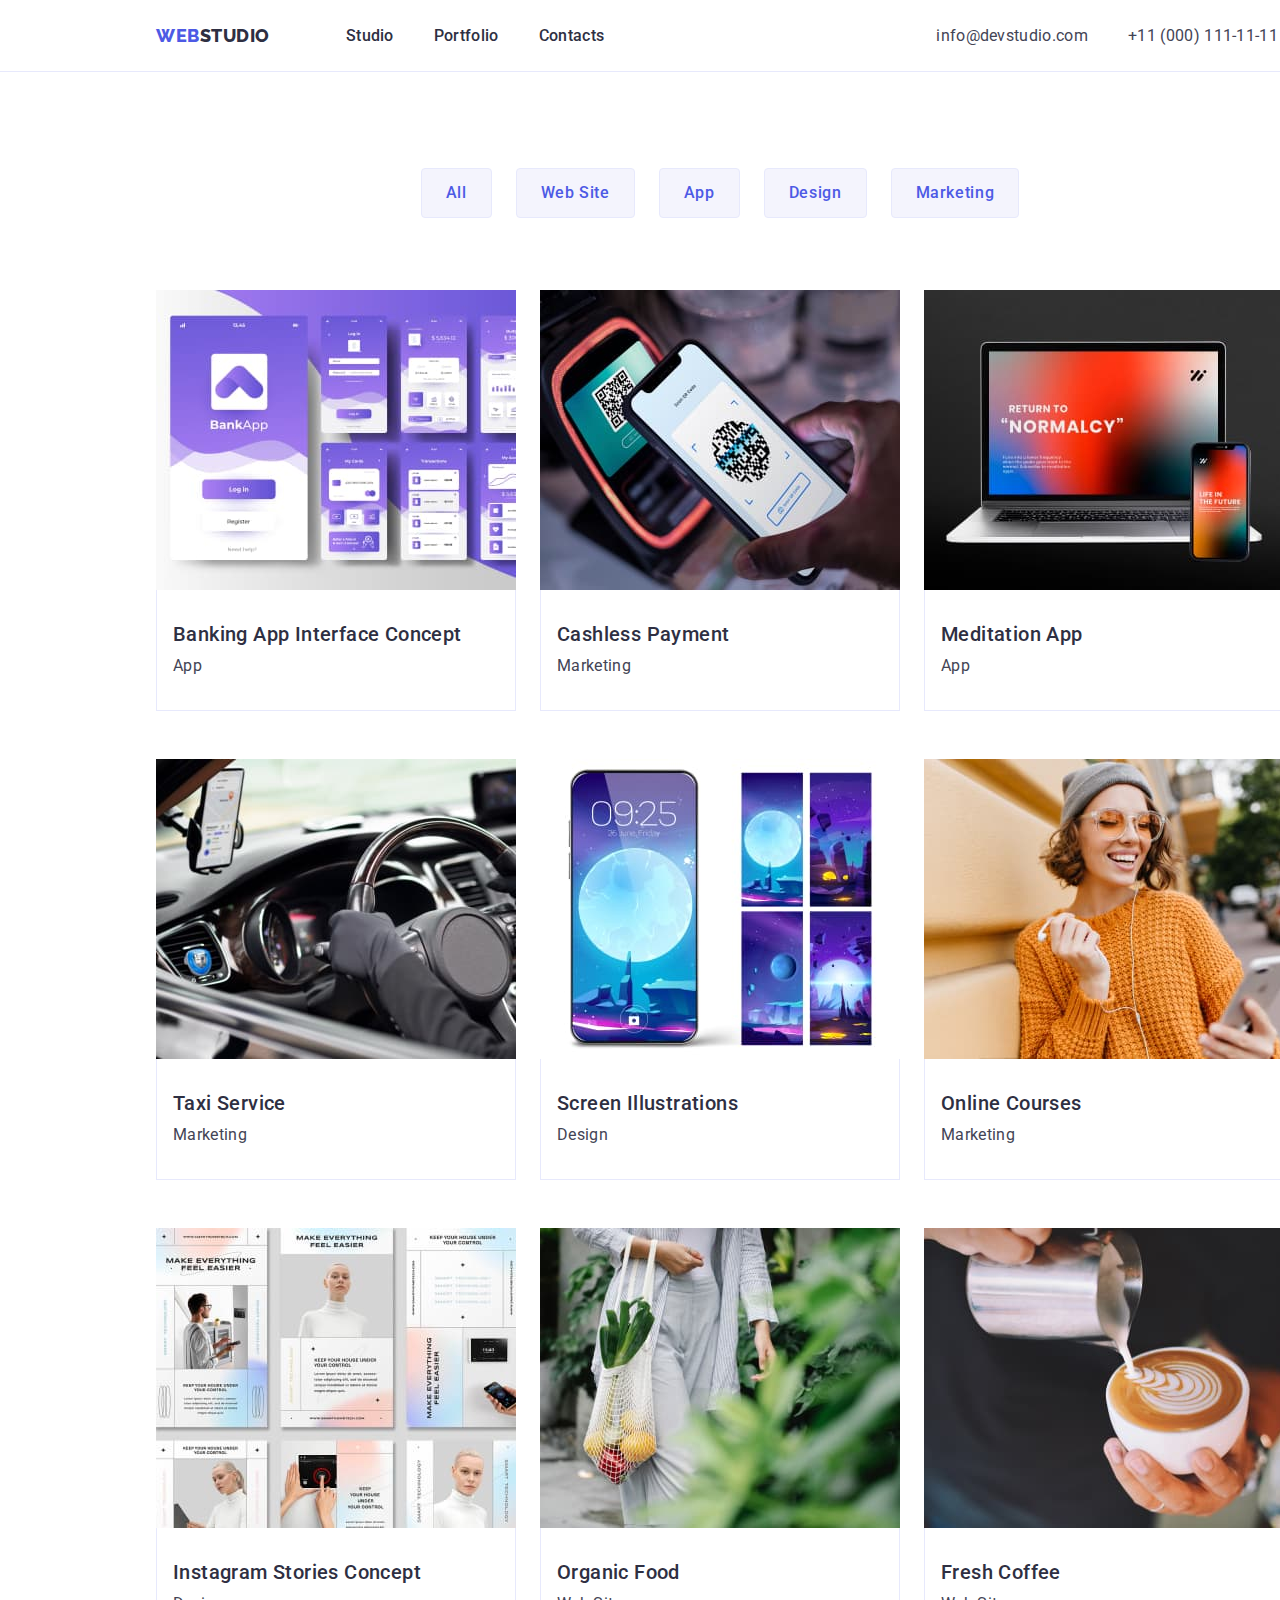
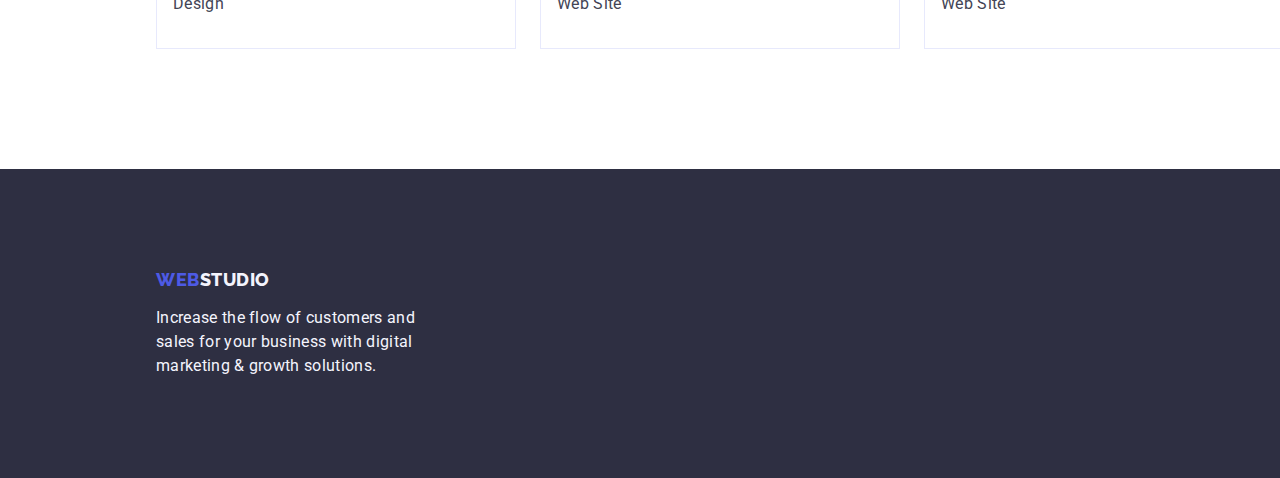
==== commit 8c388f6e: "summary test" ====
--- a/portfolio.html
+++ b/portfolio.html
@@ -15,57 +15,57 @@
     <title>Portfolio</title>
   </head>
   <body>
-    <div class="container">
-      <!-- header -->
-      <header class="header-main">
-        <div class="header-div">
-          <nav class="header-nav">
-            <!-- logo -->
+    <!-- header -->
+    <header class="header">
+      <div class="header-div container">
+        <nav class="header-nav">
+          <!-- logo -->
 
-            <a class="header-logo-main link" href="./index.html"
-              >Web<span class="header-logo-part">Studio</span></a
-            >
-            <!-- menu -->
-            <!-- использовать ли тут меню, или лучше юл? по семантике вроде как лучше меню? -->
-            <ul class="list header-list">
-              <li class="header-menu-list">
-                <a class="header-menu-list-properties link" href="./index.html"
-                  >Studio</a
-                >
-              </li>
-              <li class="header-menu-list">
-                <a
-                  class="header-menu-list-properties link"
-                  href="./portfolio.html"
-                  >Portfolio</a
-                >
-              </li>
-              <li class="header-menu-list">
-                <a class="header-menu-list-properties link" href="">Contacts</a>
-              </li>
-            </ul>
-          </nav>
-          <!-- contacts -->
-          <address class="header-contacts">
-            <ul class="list header-contacts-list">
-              <li class="contacts-item">
-                <a class="contacts-link link" href="mailto:info@devstudio.com"
-                  >info@devstudio.com</a
-                >
-              </li>
-              <li class="contacts-item">
-                <a class="contacts-link link" href="tel:+110001111111"
-                  >+11 (000) 111-11-11</a
-                >
-              </li>
-            </ul>
-          </address>
-        </div>
-      </header>
-      <main>
-        <section>
-          <h1>Our Projects</h1>
-          <ul class="list">
+          <a class="header-logo-main link" href="./index.html"
+            >Web<span class="header-logo-part">Studio</span></a
+          >
+          <!-- menu -->
+          <!-- использовать ли тут меню, или лучше юл? по семантике вроде как лучше меню? -->
+          <ul class="list header-list">
+            <li class="header-menu-list">
+              <a class="header-menu-list-properties link" href="./index.html"
+                >Studio</a
+              >
+            </li>
+            <li class="header-menu-list">
+              <a
+                class="header-menu-list-properties link"
+                href="./portfolio.html"
+                >Portfolio</a
+              >
+            </li>
+            <li class="header-menu-list">
+              <a class="header-menu-list-properties link" href="">Contacts</a>
+            </li>
+          </ul>
+        </nav>
+        <!-- contacts -->
+        <address class="header-contacts">
+          <ul class="list header-contacts-list">
+            <li class="contacts-item">
+              <a class="contacts-link link" href="mailto:info@devstudio.com"
+                >info@devstudio.com</a
+              >
+            </li>
+            <li class="contacts-item">
+              <a class="contacts-link link" href="tel:+110001111111"
+                >+11 (000) 111-11-11</a
+              >
+            </li>
+          </ul>
+        </address>
+      </div>
+    </header>
+    <main>
+      <section class="projects-section">
+        <div class="projects-container container">
+          <h1 class="visually-hidden">Our Projects</h1>
+          <ul class="projects-list list">
             <li><button class="portfolio-button" type="button">All</button></li>
             <li>
               <button class="portfolio-button" type="button">Web Site</button>
@@ -79,8 +79,8 @@
             </li>
           </ul>
 
-          <ul class="list">
-            <li>
+          <ul class="projects-card list">
+            <li class="projects-card-list">
               <a class="link" href=""
                 ><img
                   src="./images/bankingappinterfaceconcept.jpg"
@@ -88,11 +88,13 @@
                   width="360"
                   height="300"
                 />
-                <h2 class="h-two-portfolio">Banking App Interface Concept</h2>
-                <p class="goal-p">App</p></a
-              >
-            </li>
-            <li>
+                <div class="projects-card-list-content">
+                  <h2 class="h-two-portfolio">Banking App Interface Concept</h2>
+                  <p class="goal-p">App</p>
+                </div>
+              </a>
+            </li>
+            <li class="projects-card-list">
               <a class="link" href=""
                 ><img
                   src="./images/cashlesspayment.jpg"
@@ -100,11 +102,13 @@
                   width="360"
                   height="300"
                 />
-                <h2 class="h-two-portfolio">Cashless Payment</h2>
-                <p class="goal-p">Marketing</p>
-              </a>
-            </li>
-            <li>
+                <div class="projects-card-list-content">
+                  <h2 class="h-two-portfolio">Cashless Payment</h2>
+                  <p class="goal-p">Marketing</p>
+                </div>
+              </a>
+            </li>
+            <li class="projects-card-list">
               <a class="link" href=""
                 ><img
                   src="./images/meditationapp.jpg"
@@ -112,11 +116,13 @@
                   width="360"
                   height="300"
                 />
-                <h2 class="h-two-portfolio">Meditation App</h2>
-                <p class="goal-p">App</p>
-              </a>
-            </li>
-            <li>
+                <div class="projects-card-list-content">
+                  <h2 class="h-two-portfolio">Meditation App</h2>
+                  <p class="goal-p">App</p>
+                </div>
+              </a>
+            </li>
+            <li class="projects-card-list">
               <a class="link" href=""
                 ><img
                   src="./images/taxiservice.jpg"
@@ -124,11 +130,13 @@
                   width="360"
                   height="300"
                 />
-                <h2 class="h-two-portfolio">Taxi Service</h2>
-                <p class="goal-p">Marketing</p>
-              </a>
-            </li>
-            <li>
+                <div class="projects-card-list-content">
+                  <h2 class="h-two-portfolio">Taxi Service</h2>
+                  <p class="goal-p">Marketing</p>
+                </div>
+              </a>
+            </li>
+            <li class="projects-card-list">
               <a class="link" href=""
                 ><img
                   src="./images/screenillustrations.jpg"
@@ -136,11 +144,13 @@
                   width="360"
                   height="300"
                 />
-                <h2 class="h-two-portfolio">Screen Illustrations</h2>
-                <p class="goal-p">Design</p>
-              </a>
-            </li>
-            <li>
+                <div class="projects-card-list-content">
+                  <h2 class="h-two-portfolio">Screen Illustrations</h2>
+                  <p class="goal-p">Design</p>
+                </div>
+              </a>
+            </li>
+            <li class="projects-card-list">
               <a class="link" href=""
                 ><img
                   src="./images/onlinecourses.jpg"
@@ -148,11 +158,13 @@
                   width="360"
                   height="300"
                 />
-                <h2 class="h-two-portfolio">Online Courses</h2>
-                <p class="goal-p">Marketing</p></a
-              >
-            </li>
-            <li>
+                <div class="projects-card-list-content">
+                  <h2 class="h-two-portfolio">Online Courses</h2>
+                  <p class="goal-p">Marketing</p>
+                </div>
+              </a>
+            </li>
+            <li class="projects-card-list">
               <a class="link" href=""
                 ><img
                   src="./images/instagramstoriesconcept.jpg"
@@ -160,11 +172,13 @@
                   width="360"
                   height="300"
                 />
-                <h2 class="h-two-portfolio">Instagram Stories Concept</h2>
-                <p class="goal-p">Design</p></a
-              >
-            </li>
-            <li>
+                <div class="projects-card-list-content">
+                  <h2 class="h-two-portfolio">Instagram Stories Concept</h2>
+                  <p class="goal-p">Design</p>
+                </div>
+              </a>
+            </li>
+            <li class="projects-card-list">
               <a class="link" href="">
                 <img
                   src="./images/organicfood.jpg"
@@ -172,11 +186,13 @@
                   width="360"
                   height="300"
                 />
-                <h2 class="h-two-portfolio">Organic Food</h2>
-                <p class="goal-p">Web Site</p></a
-              >
-            </li>
-            <li>
+                <div class="projects-card-list-content">
+                  <h2 class="h-two-portfolio">Organic Food</h2>
+                  <p class="goal-p">Web Site</p>
+                </div>
+              </a>
+            </li>
+            <li class="projects-card-list">
               <a class="link" href="">
                 <img
                   src="./images/freshcoffee.jpg"
@@ -184,14 +200,18 @@
                   width="360"
                   height="300"
                 />
-                <h2 class="h-two-portfolio">Fresh Coffee</h2>
-                <p class="goal-p">Web Site</p></a
-              >
-            </li>
-          </ul>
-        </section>
-      </main>
-      <footer class="footer-main">
+                <div class="projects-card-list-content">
+                  <h2 class="h-two-portfolio">Fresh Coffee</h2>
+                  <p class="goal-p">Web Site</p>
+                </div>
+              </a>
+            </li>
+          </ul>
+        </div>
+      </section>
+    </main>
+    <footer class="footer-main">
+      <div class="footer-container container">
         <a class="footer-logo-main link" href="./index.html"
           >Web<span class="footer-logo-part">Studio</span></a
         >
@@ -201,7 +221,7 @@
           sales for your business with digital <br />
           marketing & growth solutions.
         </p>
-      </footer>
-    </div>
+      </div>
+    </footer>
   </body>
 </html>
--- a/css/styles.css
+++ b/css/styles.css
@@ -12,23 +12,26 @@
           align-items: center;
   width: 1158px;
   margin: 0 auto;
-}
-
-section {
   padding: 0 15px;
 }
 
-header {
+.header {
   background-color: #ffffff;
   border-bottom: 1px solid #e7e9fc;
-}
-header .header-div {
-  display: -webkit-box;
-  display: -ms-flexbox;
-  display: flex;
-  padding: 0 15px;
-}
-header .header-div .header-nav {
+  height: 72px;
+  display: -webkit-box;
+  display: -ms-flexbox;
+  display: flex;
+  -webkit-box-pack: center;
+      -ms-flex-pack: center;
+          justify-content: center;
+}
+.header .header-div {
+  display: -webkit-box;
+  display: -ms-flexbox;
+  display: flex;
+}
+.header .header-div .header-nav {
   display: -webkit-box;
   display: -ms-flexbox;
   display: flex;
@@ -36,14 +39,17 @@
       -ms-flex-align: center;
           align-items: center;
 }
-header .header-div .header-nav .header-list {
+.header .header-div .header-nav .header-list {
   display: -webkit-box;
   display: -ms-flexbox;
   display: flex;
   margin-right: 332px;
   gap: 40px;
-}
-header .header-div .header-nav .header-list .header-menu-list-properties {
+  -webkit-box-align: start;
+      -ms-flex-align: start;
+          align-items: flex-start;
+}
+.header .header-div .header-nav .header-list .header-menu-list-properties {
   color: #2e2f42;
   font-size: 16px;
   font-weight: 500;
@@ -51,10 +57,10 @@
   letter-spacing: 0.02em;
   padding: 24px 0;
 }
-header .header-div .header-nav .header-list .header-menu-list-properties:hover, header .header-div .header-nav .header-list .header-menu-list-properties:focus {
+.header .header-div .header-nav .header-list .header-menu-list-properties:hover, .header .header-div .header-nav .header-list .header-menu-list-properties:focus {
   color: #404bbf;
 }
-header .header-div .header-nav .header-logo-main {
+.header .header-div .header-nav .header-logo-main {
   color: #4d5ae5;
   font-family: "Raleway", sans-serif;
   font-size: 18px;
@@ -64,33 +70,34 @@
   letter-spacing: 0.03em;
   margin-right: 76px;
 }
-header .header-div .header-nav .header-logo-main .header-logo-part {
+.header .header-div .header-nav .header-logo-main .header-logo-part {
   color: #2e2f42;
 }
-header .header-div .header-contacts {
+.header .header-div .header-contacts {
   font-style: normal;
 }
-header .header-div .header-contacts .header-contacts-list {
+.header .header-div .header-contacts .header-contacts-list {
   display: -webkit-box;
   display: -ms-flexbox;
   display: flex;
   gap: 40px;
 }
-header .header-div .header-contacts .header-contacts-list .contacts-link {
+.header .header-div .header-contacts .header-contacts-list .contacts-link {
   color: inherit;
   font-size: 16px;
   line-height: 1.5;
   letter-spacing: 0.02em;
 }
-header .header-div .header-contacts .header-contacts-list .contacts-link:hover, header .header-div .header-contacts .header-contacts-list .contacts-link:focus {
+.header .header-div .header-contacts .header-contacts-list .contacts-link:hover, .header .header-div .header-contacts .header-contacts-list .contacts-link:focus {
   color: #404bbf;
 }
 
 .footer-main {
   background-color: #2e2f42;
-  padding: 0 15px;
+  padding: 100px 0;
 }
 .footer-main .footer-logo-main {
+  display: inline-block;
   color: #4d5ae5;
   font-family: "Raleway", sans-serif;
   font-size: 18px;
@@ -98,11 +105,13 @@
   text-transform: uppercase;
   line-height: 1.17;
   letter-spacing: 0.03em;
+  margin-bottom: 16px;
 }
 .footer-main .footer-logo-main .footer-logo-part {
   color: #f4f4fd;
 }
 .footer-main .footer-text {
+  max-width: 264px;
   font-size: 16px;
   color: #f4f4fd;
   letter-spacing: 0.02em;
@@ -165,6 +174,7 @@
   cursor: pointer;
   line-height: 1.5;
   letter-spacing: 0.04em;
+  height: 56px;
 }
 .main-button:hover, .main-button:focus {
   background-color: #404bbf;
@@ -179,14 +189,231 @@
   cursor: pointer;
   line-height: 1.5;
   letter-spacing: 0.04em;
+  padding: 12px 24px;
+  border-radius: 4px;
+  border: 1px solid #e7e9fc;
 }
 .portfolio-button:hover, .portfolio-button:focus {
   background-color: #404bbf;
   color: #ffffff;
+  border: 1px solid transparent;
 }
 
 .welcome-page {
+  display: -webkit-box;
+  display: -ms-flexbox;
+  display: flex;
+  -ms-flex-negative: 0;
+      flex-shrink: 0;
+  width: 1440px;
   background-color: #2e2f42;
   color: #ffffff;
-  text-align: center;
+  padding: 188px 0;
+  text-align: center;
+}
+.welcome-page .h-one {
+  max-width: 496px;
+  margin: 0 auto;
+}
+.welcome-page .main-button {
+  display: block;
+  min-width: 169px;
+  border: none;
+  border-radius: 4px;
+  margin: 48px auto 0;
+}
+
+.visually-hidden {
+  position: absolute;
+  width: 1px;
+  height: 1px;
+  padding: 0;
+  margin: -1px;
+  overflow: hidden;
+  clip: rect(0, 0, 0, 0);
+  white-space: nowrap;
+  border: 0;
+}
+
+.our-goal {
+  padding: 120px 0;
+}
+.our-goal .goal-container {
+  display: -webkit-box;
+  display: -ms-flexbox;
+  display: flex;
+  -ms-flex-negative: 0;
+      flex-shrink: 0;
+}
+.our-goal .goal-container .goal-list {
+  display: -webkit-box;
+  display: -ms-flexbox;
+  display: flex;
+  gap: 24px;
+}
+.our-goal .goal-container .goal-list .goal-list-li {
+  display: -webkit-box;
+  display: -ms-flexbox;
+  display: flex;
+  width: calc((100% - 72px) / 4);
+  -webkit-box-orient: vertical;
+  -webkit-box-direction: normal;
+      -ms-flex-direction: column;
+          flex-direction: column;
+  -webkit-box-align: start;
+      -ms-flex-align: start;
+          align-items: flex-start;
+}
+.our-goal .goal-container .goal-list .goal-list-li .h-three {
+  margin-bottom: 8px;
+}
+.our-goal .goal-container .goal-list .goal-list-li .goal-p {
+  margin: 0;
+  padding: 0;
+}
+
+.section-two {
+  padding: 120px 0;
+}
+.section-two .do-container {
+  display: -webkit-box;
+  display: -ms-flexbox;
+  display: flex;
+  -webkit-box-orient: vertical;
+  -webkit-box-direction: normal;
+      -ms-flex-direction: column;
+          flex-direction: column;
+}
+.section-two .do-container .h-two {
+  margin-bottom: 72px;
+  text-align: center;
+}
+.section-two .do-container .images-list {
+  display: -webkit-box;
+  display: -ms-flexbox;
+  display: flex;
+  gap: 24px;
+  -ms-flex-negative: 0;
+      flex-shrink: 0;
+}
+.section-two .do-container .images-list .images-work {
+  display: -webkit-inline-box;
+  display: -ms-inline-flexbox;
+  display: inline-flex;
+  width: calc((100% - 48px) / 3);
+  -webkit-box-orient: vertical;
+  -webkit-box-direction: normal;
+      -ms-flex-direction: column;
+          flex-direction: column;
+  -webkit-box-align: start;
+      -ms-flex-align: start;
+          align-items: flex-start;
+}
+
+.section-employee {
+  padding: 120px 0;
+  background: #f4f4fd;
+}
+.section-employee .employee-container {
+  display: -webkit-box;
+  display: -ms-flexbox;
+  display: flex;
+  -webkit-box-orient: vertical;
+  -webkit-box-direction: normal;
+      -ms-flex-direction: column;
+          flex-direction: column;
+}
+.section-employee .employee-container .h-two {
+  margin-bottom: 72px;
+  text-align: center;
+}
+.section-employee .employee-container .employee-list {
+  display: -webkit-box;
+  display: -ms-flexbox;
+  display: flex;
+  gap: 24px;
+  -ms-flex-negative: 0;
+      flex-shrink: 0;
+}
+.section-employee .employee-container .employee-list .employee-card {
+  display: -webkit-inline-box;
+  display: -ms-inline-flexbox;
+  display: inline-flex;
+  width: calc((100% - 72px) / 4);
+  -webkit-box-orient: vertical;
+  -webkit-box-direction: normal;
+      -ms-flex-direction: column;
+          flex-direction: column;
+  -webkit-box-align: start;
+      -ms-flex-align: start;
+          align-items: flex-start;
+  -webkit-box-pack: center;
+      -ms-flex-pack: center;
+          justify-content: center;
+  border-radius: 0px 0px 4px 4px;
+  background: #ffffff;
+  -webkit-box-shadow: 0px 2px 1px 0px rgba(46, 47, 66, 0.08), 0px 1px 1px 0px rgba(46, 47, 66, 0.16), 0px 1px 6px 0px rgba(46, 47, 66, 0.08);
+          box-shadow: 0px 2px 1px 0px rgba(46, 47, 66, 0.08), 0px 1px 1px 0px rgba(46, 47, 66, 0.16), 0px 1px 6px 0px rgba(46, 47, 66, 0.08);
+}
+.section-employee .employee-container .employee-list .employee-card .employee-card-text {
+  display: -webkit-box;
+  display: -ms-flexbox;
+  display: flex;
+  width: 232px;
+  -webkit-box-orient: vertical;
+  -webkit-box-direction: normal;
+      -ms-flex-direction: column;
+          flex-direction: column;
+  -webkit-box-pack: center;
+      -ms-flex-pack: center;
+          justify-content: center;
+  -webkit-box-align: center;
+      -ms-flex-align: center;
+          align-items: center;
+  gap: 8px;
+  padding: 32px 16px;
+}
+.section-employee .employee-container .employee-list .employee-card .employee-card-text .h-three {
+  text-align: center;
+  margin-bottom: 8px;
+}
+.section-employee .employee-container .employee-list .employee-card .employee-card-text .goal-p {
+  text-align: center;
+}
+
+.projects-section {
+  padding: 96px 0 120px 0;
+}
+.projects-section .projects-list {
+  display: -webkit-box;
+  display: -ms-flexbox;
+  display: flex;
+  -webkit-box-pack: center;
+      -ms-flex-pack: center;
+          justify-content: center;
+  gap: 24px;
+  margin-bottom: 72px;
+}
+
+.projects-card {
+  display: -webkit-box;
+  display: -ms-flexbox;
+  display: flex;
+  -ms-flex-wrap: wrap;
+      flex-wrap: wrap;
+  -webkit-column-gap: 24px;
+     -moz-column-gap: 24px;
+          column-gap: 24px;
+  row-gap: 48px;
+}
+.projects-card .projects-card-list {
+  width: calc((100% - 48px) / 3);
+}
+.projects-card .projects-card-list .projects-card-list-content {
+  padding: 32px 16px;
+  border: 1px solid #e7e9fc;
+  border-top: none;
+}
+.projects-card .projects-card-list .projects-card-list-content .h-two-portfolio {
+  margin-bottom: 8px;
 }/*# sourceMappingURL=styles.css.map */